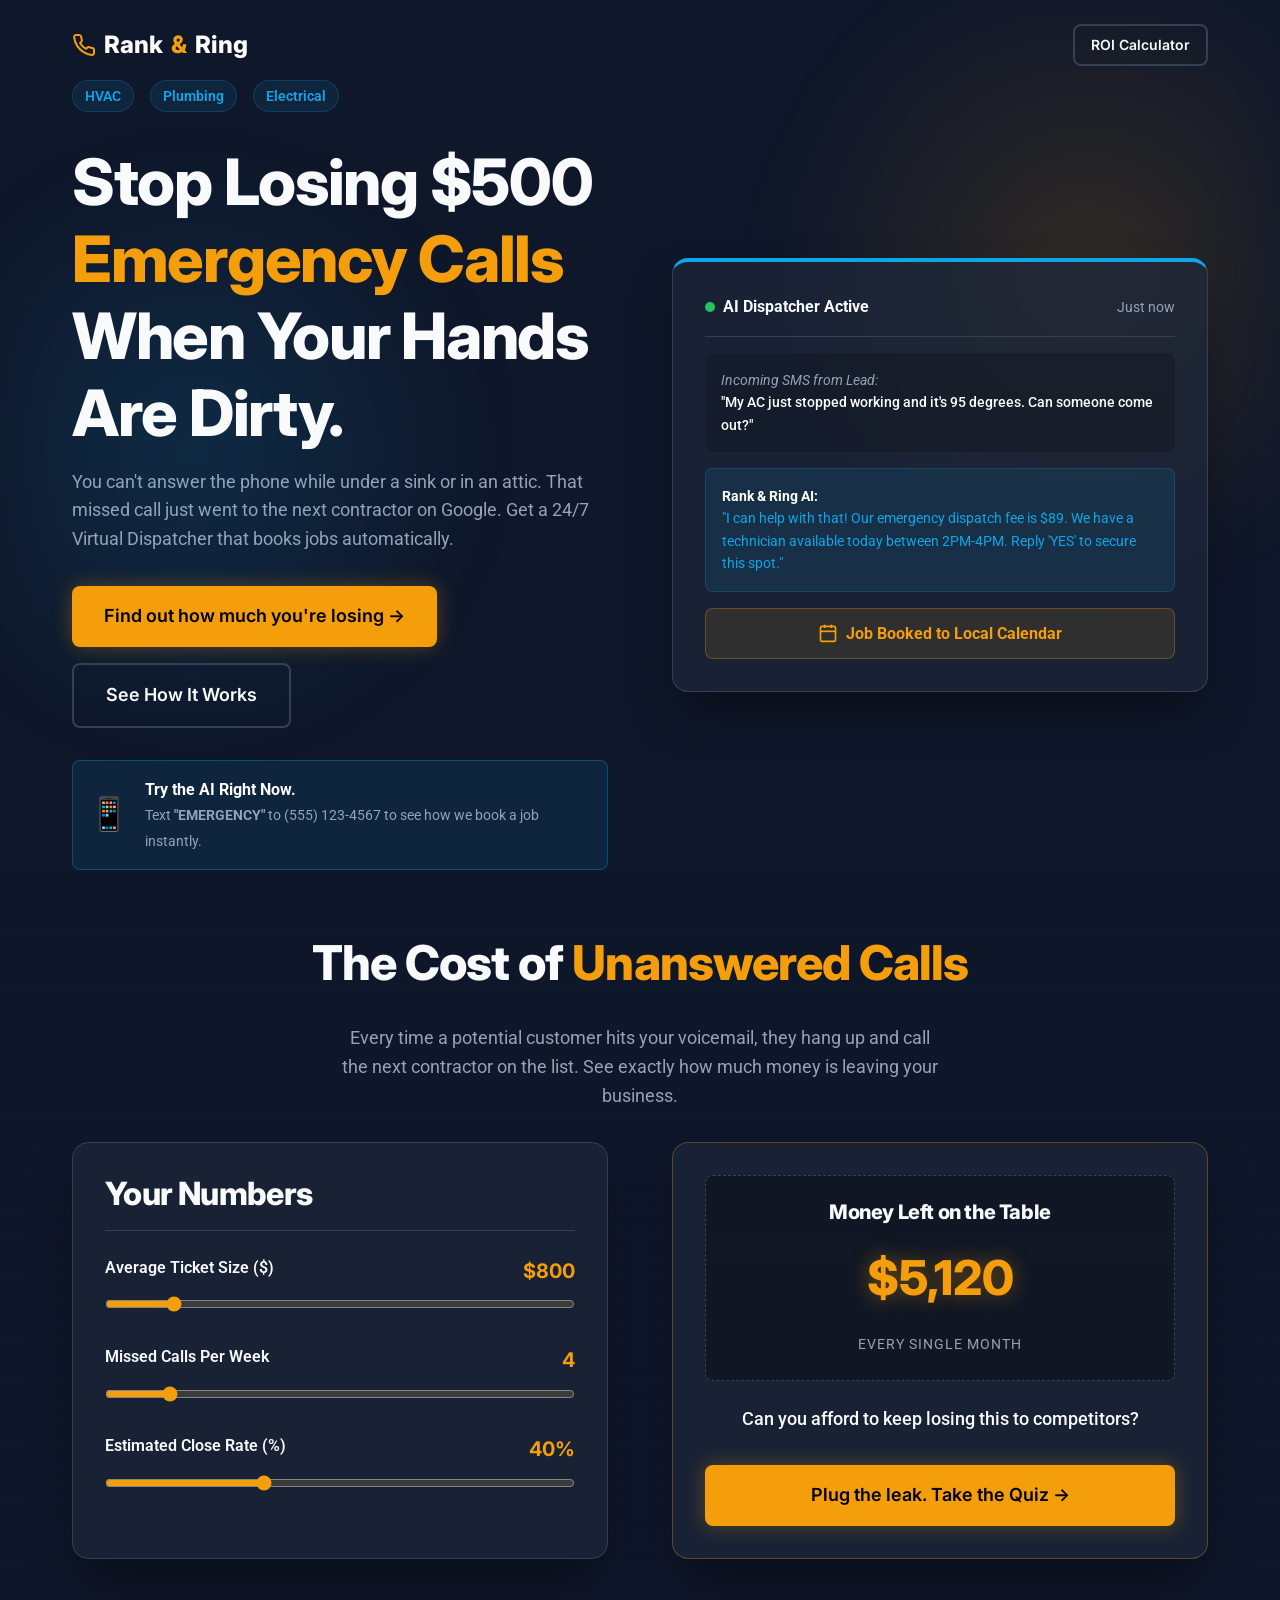
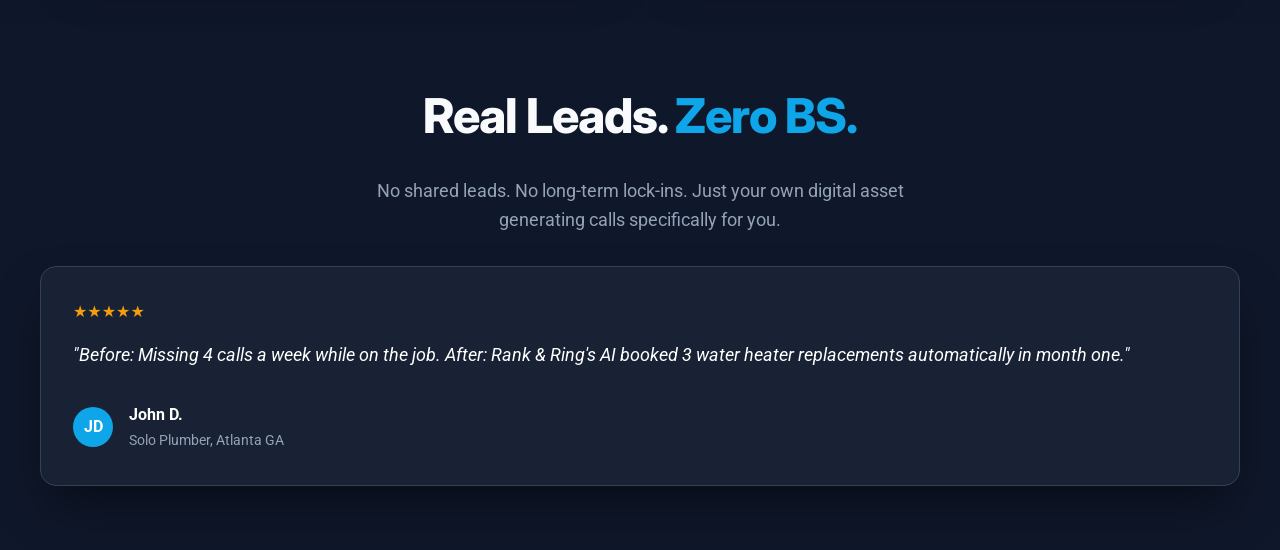
==== index.html @ 40ce394f "Initial commit for Rank & Ring prototype" ====
<!DOCTYPE html>
<html lang="en">

<head>
    <meta charset="UTF-8">
    <meta name="viewport" content="width=device-width, initial-scale=1.0">
    <title>Rank & Ring | The 24/7 Virtual Dispatcher for Solo Contractors</title>

    <!-- Google Fonts for modern typography -->
    <link rel="preconnect" href="https://fonts.googleapis.com">
    <link rel="preconnect" href="https://fonts.gstatic.com" crossorigin>
    <link
        href="https://fonts.googleapis.com/css2?family=Inter:wght@400;600;800&family=Roboto:wght@400;500;700&display=swap"
        rel="stylesheet">

    <link rel="stylesheet" href="styles.css">
</head>

<body>
    <!-- Background graphical effect -->
    <div class="bg-pattern"></div>

    <!-- Navigation -->
    <nav class="navbar">
        <div class="container nav-container">
            <a href="index.html" class="logo">
                <svg width="24" height="24" viewBox="0 0 24 24" fill="none" stroke="currentColor" stroke-width="2"
                    stroke-linecap="round" stroke-linejoin="round" style="color: var(--color-accent);">
                    <path
                        d="M22 16.92v3a2 2 0 0 1-2.18 2 19.79 19.79 0 0 1-8.63-3.07 19.5 19.5 0 0 1-6-6 19.79 19.79 0 0 1-3.07-8.67A2 2 0 0 1 4.11 2h3a2 2 0 0 1 2 1.72 12.84 12.84 0 0 0 .7 2.81 2 2 0 0 1-.45 2.11L8.09 9.91a16 16 0 0 0 6 6l1.27-1.27a2 2 0 0 1 2.11-.45 12.84 12.84 0 0 0 2.81.7A2 2 0 0 1 22 16.92z">
                    </path>
                </svg>
                Rank<span>&</span>Ring
            </a>
            <div class="nav-links">
                <a href="#calculator" class="btn btn-secondary" style="padding: 0.5rem 1rem; font-size: 0.875rem;">ROI
                    Calculator</a>
            </div>
        </div>
    </nav>

    <!-- Hero Section -->
    <section class="hero container">
        <div class="hero-grid">
            <div class="hero-content fade-in-up">
                <div class="hero-badges">
                    <span class="badge">HVAC</span>
                    <span class="badge">Plumbing</span>
                    <span class="badge">Electrical</span>
                </div>
                <h1>Stop Losing $500 <span class="text-accent">Emergency Calls</span> When Your Hands Are Dirty.</h1>
                <p>You can't answer the phone while under a sink or in an attic. That missed call just went to the next
                    contractor on Google. Get a 24/7 Virtual Dispatcher that books jobs automatically.</p>

                <div style="display: flex; gap: 1rem; flex-wrap: wrap;">
                    <a href="quiz.html" class="btn btn-primary">Find out how much you're losing →</a>
                    <a href="#how-it-works" class="btn btn-secondary">See How It Works</a>
                </div>

                <!-- Frictionless Demo Widget -->
                <div class="sms-demo fade-in-up delay-2">
                    <div class="sms-icon">📱</div>
                    <div style="text-align: left;">
                        <strong style="display: block; color: white;">Try the AI Right Now.</strong>
                        <span style="color: var(--color-text-muted); font-size: 0.875rem;">Text
                            <strong>"EMERGENCY"</strong> to (555) 123-4567 to see how we book a job instantly.</span>
                    </div>
                </div>
            </div>

            <!-- Visual Representation of the AI Receptionist -->
            <div class="hero-visual fade-in-up delay-1">
                <div class="glass-card" style="border-top: 4px solid var(--color-blue);">
                    <div
                        style="display: flex; align-items: center; justify-content: space-between; border-bottom: 1px solid var(--color-border); padding-bottom: 1rem; margin-bottom: 1rem;">
                        <div style="display: flex; align-items: center; gap: 0.5rem;">
                            <div style="width: 10px; height: 10px; background: #22c55e; border-radius: 50%;"></div>
                            <strong>AI Dispatcher Active</strong>
                        </div>
                        <span style="color: var(--color-text-muted); font-size: 0.875rem;">Just now</span>
                    </div>

                    <div style="background: rgba(0,0,0,0.2); padding: 1rem; border-radius: 8px; margin-bottom: 1rem;">
                        <p style="margin: 0; font-size: 0.875rem;"><em>Incoming SMS from Lead:</em><br />
                            <span style="color: white; font-weight: 500;">"My AC just stopped working and it's 95
                                degrees. Can someone come out?"</span>
                        </p>
                    </div>

                    <div
                        style="background: rgba(14, 165, 233, 0.1); border: 1px solid rgba(14, 165, 233, 0.2); padding: 1rem; border-radius: 8px; margin-bottom: 1rem;">
                        <p style="margin: 0; font-size: 0.875rem; color: var(--color-blue);"><strong
                                style="color: white;">Rank & Ring AI:</strong><br />
                            "I can help with that! Our emergency dispatch fee is $89. We have a technician available
                            today between 2PM-4PM. Reply 'YES' to secure this spot."</p>
                    </div>

                    <div
                        style="display: flex; gap: 0.5rem; align-items: center; justify-content: center; background: rgba(245, 158, 11, 0.1); color: var(--color-accent); padding: 0.75rem; border-radius: 8px; font-weight: bold; border: 1px solid rgba(245, 158, 11, 0.3);">
                        <svg width="20" height="20" viewBox="0 0 24 24" fill="none" stroke="currentColor"
                            stroke-width="2">
                            <rect x="3" y="4" width="18" height="18" rx="2" ry="2"></rect>
                            <line x1="16" y1="2" x2="16" y2="6"></line>
                            <line x1="8" y1="2" x2="8" y2="6"></line>
                            <line x1="3" y1="10" x2="21" y2="10"></line>
                        </svg>
                        Job Booked to Local Calendar
                    </div>
                </div>
            </div>
        </div>
    </section>

    <!-- Missed Call ROI Calculator Section -->
    <section id="calculator" class="calculator-section">
        <div class="container">
            <div class="text-center mb-lg fade-in-up">
                <h2>The Cost of <span class="text-accent">Unanswered Calls</span></h2>
                <p style="max-width: 600px; margin: 0 auto;">Every time a potential customer hits your voicemail, they
                    hang up and call the next contractor on the list. See exactly how much money is leaving your
                    business.</p>
            </div>

            <div class="calc-grid">
                <div class="glass-card fade-in-up delay-1">
                    <h3
                        style="margin-bottom: 1.5rem; border-bottom: 1px solid var(--color-border); padding-bottom: 1rem;">
                        Your Numbers</h3>

                    <div class="input-group">
                        <label for="avgTicket">Average Ticket Size ($) <span class="value-display"
                                id="ticketVal">$800</span></label>
                        <input type="range" id="avgTicket" class="range-slider" min="150" max="5000" step="50"
                            value="800">
                    </div>

                    <div class="input-group">
                        <label for="missedCalls">Missed Calls Per Week <span class="value-display"
                                id="callsVal">4</span></label>
                        <input type="range" id="missedCalls" class="range-slider" min="1" max="25" step="1" value="4">
                    </div>

                    <div class="input-group">
                        <label for="closeRate">Estimated Close Rate (%) <span class="value-display"
                                id="closeVal">40%</span></label>
                        <input type="range" id="closeRate" class="range-slider" min="10" max="100" step="5" value="40">
                    </div>
                </div>

                <div class="glass-card fade-in-up delay-2"
                    style="display: flex; flex-direction: column; justify-content: center; border-color: rgba(245, 158, 11, 0.3);">
                    <div class="result-box">
                        <h4 style="color: var(--color-text-main); font-size: 1.25rem;">Money Left on the Table</h4>
                        <div class="result-value" id="monthlyLoss">$5,120</div>
                        <p style="margin: 0; font-size: 0.875rem; text-transform: uppercase; letter-spacing: 1px;">Every
                            Single Month</p>
                    </div>

                    <div style="margin-top: 1.5rem; text-align: center;">
                        <p style="color: var(--color-text-main); font-weight: 500;">Can you afford to keep losing this
                            to competitors?</p>
                        <a href="quiz.html" class="btn btn-primary" style="width: 100%;">Plug the leak. Take the Quiz
                            →</a>
                    </div>
                </div>
            </div>
        </div>
    </section>

    <!-- Social Proof / No-BS Anchor -->
    <section class="container" style="padding: var(--spacing-xl) 0;">
        <div class="text-center mb-lg">
            <h2>Real Leads. <span class="text-blue">Zero BS.</span></h2>
            <p style="max-width: 600px; margin: 0 auto;">No shared leads. No long-term lock-ins. Just your own digital
                asset generating calls specifically for you.</p>
        </div>

        <div style="display: grid; grid-template-columns: repeat(auto-fit, minmax(300px, 1fr)); gap: 1.5rem;">
            <div class="glass-card">
                <div style="color: var(--color-accent); margin-bottom: 1rem;">★★★★★</div>
                <p style="color: white; font-style: italic;">"Before: Missing 4 calls a week while on the job. After:
                    Rank & Ring's AI booked 3 water heater replacements automatically in month one."</p>
                <div style="display: flex; align-items: center; gap: 1rem; margin-top: 1rem;">
                    <div
                        style="width: 40px; height: 40px; background: var(--color-blue); border-radius: 50%; display: flex; align-items: center; justify-content: center; font-weight: bold; color: white;">
                        JD</div>
                    <div>
                        <strong style="display: block; color: white;">John D.</strong>
                        <span style="font-size: 0.875rem; color: var(--color-text-muted);">Solo Plumber, Atlanta
                            GA</span>
                    </div>
                </div>
            </div>
        </div>
    </section>

    <script src="main.js"></script>
</body>

</html>
---- styles.css ----
:root {
    /* Dynamic, Trust-Building Colors */
    --color-bg-dark: #0f172a;
    /* Deep Slate */
    --color-bg-light: #f8fafc;
    /* Crisp White */
    --color-accent: #f59e0b;
    /* Safety Orange - High Urgency/Conversion */
    --color-accent-hover: #d97706;
    --color-blue: #0ea5e9;
    /* Trust Blue - For plumbing/electrical */
    --color-text-main: #f8fafc;
    --color-text-muted: #94a3b8;
    --color-card-bg: rgba(30, 41, 59, 0.7);
    --color-border: #334155;

    /* Typography */
    --font-heading: 'Inter', system-ui, sans-serif;
    --font-body: 'Roboto', system-ui, sans-serif;

    /* Layout */
    --max-width: 1200px;
    --spacing-sm: 0.5rem;
    --spacing-md: 1rem;
    --spacing-lg: 2rem;
    --spacing-xl: 4rem;

    /* Effects */
    --shadow-sm: 0 1px 2px 0 rgb(0 0 0 / 0.05);
    --shadow-glow: 0 0 20px rgba(245, 158, 11, 0.3);
    --shadow-glow-blue: 0 0 20px rgba(14, 165, 233, 0.3);
    --radius: 8px;
    --radius-lg: 16px;
    --transition: all 0.3s cubic-bezier(0.4, 0, 0.2, 1);
}

* {
    box-sizing: border-box;
    margin: 0;
    padding: 0;
}

body {
    font-family: var(--font-body);
    background-color: var(--color-bg-dark);
    color: var(--color-text-main);
    line-height: 1.6;
    -webkit-font-smoothing: antialiased;
    overflow-x: hidden;
}

/* Glassmorphism Background Pattern */
.bg-pattern {
    position: fixed;
    top: 0;
    left: 0;
    width: 100vw;
    height: 100vh;
    z-index: -1;
    background:
        radial-gradient(circle at 15% 50%, rgba(14, 165, 233, 0.15), transparent 25%),
        radial-gradient(circle at 85% 30%, rgba(245, 158, 11, 0.15), transparent 25%);
    filter: blur(40px);
}

.container {
    max-width: var(--max-width);
    margin: 0 auto;
    padding: 0 var(--spacing-lg);
}

h1,
h2,
h3,
h4 {
    font-family: var(--font-heading);
    line-height: 1.2;
    font-weight: 800;
    letter-spacing: -0.02em;
}

h1 {
    font-size: clamp(2.5rem, 5vw, 4rem);
}

h2 {
    font-size: clamp(2rem, 4vw, 3rem);
    margin-bottom: var(--spacing-lg);
}

h3 {
    font-size: clamp(1.5rem, 3vw, 2rem);
    margin-bottom: var(--spacing-md);
}

p {
    font-size: 1.125rem;
    color: var(--color-text-muted);
    margin-bottom: var(--spacing-lg);
}

/* Utilities */
.text-accent {
    color: var(--color-accent);
}

.text-blue {
    color: var(--color-blue);
}

.text-center {
    text-align: center;
}

.mb-lg {
    margin-bottom: var(--spacing-lg);
}

.mt-xl {
    margin-top: var(--spacing-xl);
}

/* Buttons */
.btn {
    display: inline-flex;
    align-items: center;
    justify-content: center;
    padding: 1rem 2rem;
    border-radius: var(--radius);
    font-family: var(--font-heading);
    font-weight: 600;
    font-size: 1.125rem;
    text-decoration: none;
    cursor: pointer;
    transition: var(--transition);
    border: none;
    gap: 0.5rem;
}

.btn-primary {
    background-color: var(--color-accent);
    color: #000;
    box-shadow: var(--shadow-glow);
}

.btn-primary:hover {
    background-color: var(--color-accent-hover);
    transform: translateY(-2px);
    box-shadow: 0 0 30px rgba(245, 158, 11, 0.5);
}

.btn-secondary {
    background: transparent;
    color: var(--color-text-main);
    border: 2px solid var(--color-border);
}

.btn-secondary:hover {
    border-color: var(--color-text-muted);
    background: rgba(255, 255, 255, 0.05);
}

/* Hero Section */
.hero {
    min-height: 90vh;
    display: flex;
    align-items: center;
    padding-top: 80px;
    /* Header space */
}

.hero-grid {
    display: grid;
    grid-template-columns: 1fr 1fr;
    gap: var(--spacing-xl);
    align-items: center;
}

.hero-content h1 {
    margin-bottom: var(--spacing-md);
}

.hero-badges {
    display: flex;
    gap: 1rem;
    margin-bottom: var(--spacing-lg);
    flex-wrap: wrap;
}

.badge {
    background: rgba(14, 165, 233, 0.1);
    color: var(--color-blue);
    padding: 0.25rem 0.75rem;
    border-radius: 999px;
    font-size: 0.875rem;
    font-weight: 600;
    border: 1px solid rgba(14, 165, 233, 0.2);
}

/* Glass Card */
.glass-card {
    background: var(--color-card-bg);
    backdrop-filter: blur(12px);
    -webkit-backdrop-filter: blur(12px);
    border: 1px solid var(--color-border);
    border-radius: var(--radius-lg);
    padding: var(--spacing-lg);
    box-shadow: 0 25px 50px -12px rgba(0, 0, 0, 0.5);
    transition: var(--transition);
}

.glass-card:hover {
    border-color: rgba(245, 158, 11, 0.3);
    transform: translateY(-5px);
}

/* ROI Calculator specific styles */
.calculator-section {
    padding: var(--spacing-xl) 0;
    background: linear-gradient(to bottom, transparent, rgba(15, 23, 42, 0.8), transparent);
}

.calc-grid {
    display: grid;
    grid-template-columns: 1fr 1fr;
    gap: var(--spacing-xl);
}

.input-group {
    margin-bottom: 1.5rem;
}

.input-group label {
    display: block;
    font-weight: 600;
    margin-bottom: 0.5rem;
    color: var(--color-text-main);
}

.range-slider {
    width: 100%;
    accent-color: var(--color-accent);
    margin-top: 0.5rem;
}

.value-display {
    font-family: var(--font-heading);
    font-size: 1.25rem;
    color: var(--color-accent);
    font-weight: 700;
    float: right;
}

.result-box {
    background: rgba(0, 0, 0, 0.3);
    border-radius: var(--radius);
    padding: 1.5rem;
    text-align: center;
    border: 1px dashed var(--color-border);
}

.result-value {
    font-family: var(--font-heading);
    font-size: 3rem;
    font-weight: 800;
    color: var(--color-accent);
    margin: 1rem 0;
    text-shadow: 0 0 20px rgba(245, 158, 11, 0.4);
}

/* Form Elements */
input[type="text"],
input[type="email"],
select {
    width: 100%;
    padding: 0.75rem 1rem;
    background: rgba(0, 0, 0, 0.2);
    border: 1px solid var(--color-border);
    border-radius: var(--radius);
    color: white;
    font-family: var(--font-body);
    transition: var(--transition);
}

input:focus,
select:focus {
    outline: none;
    border-color: var(--color-accent);
    box-shadow: 0 0 0 3px rgba(245, 158, 11, 0.1);
}

/* Navbar */
.navbar {
    position: absolute;
    top: 0;
    left: 0;
    right: 0;
    padding: 1.5rem 0;
    z-index: 100;
}

.nav-container {
    display: flex;
    justify-content: space-between;
    align-items: center;
}

.logo {
    font-family: var(--font-heading);
    font-size: 1.5rem;
    font-weight: 800;
    text-decoration: none;
    color: white;
    display: flex;
    align-items: center;
    gap: 0.5rem;
}

.logo span {
    color: var(--color-accent);
}

/* SMS Demo Widget */
.sms-demo {
    margin-top: var(--spacing-lg);
    padding: 1rem;
    background: rgba(14, 165, 233, 0.1);
    border: 1px solid rgba(14, 165, 233, 0.3);
    border-radius: var(--radius);
    display: flex;
    align-items: center;
    gap: 1rem;
}

.sms-icon {
    font-size: 2rem;
    animation: pulse 2s infinite;
}

/* Animations */
@keyframes pulse {
    0% {
        transform: scale(1);
    }

    50% {
        transform: scale(1.1);
    }

    100% {
        transform: scale(1);
    }
}

.fade-in-up {
    animation: fadeInUp 0.8s ease-out forwards;
    opacity: 0;
    transform: translateY(20px);
}

@keyframes fadeInUp {
    to {
        opacity: 1;
        transform: translateY(0);
    }
}

.delay-1 {
    animation-delay: 0.2s;
}

.delay-2 {
    animation-delay: 0.4s;
}

.delay-3 {
    animation-delay: 0.6s;
}

/* Responsive */
@media (max-width: 992px) {

    .hero-grid,
    .calc-grid {
        grid-template-columns: 1fr;
    }

    .hero {
        min-height: auto;
        padding: 120px 0 var(--spacing-xl) 0;
        text-align: center;
    }

    .hero-badges {
        justify-content: center;
    }

    .sms-demo {
        flex-direction: column;
        text-align: center;
    }
}
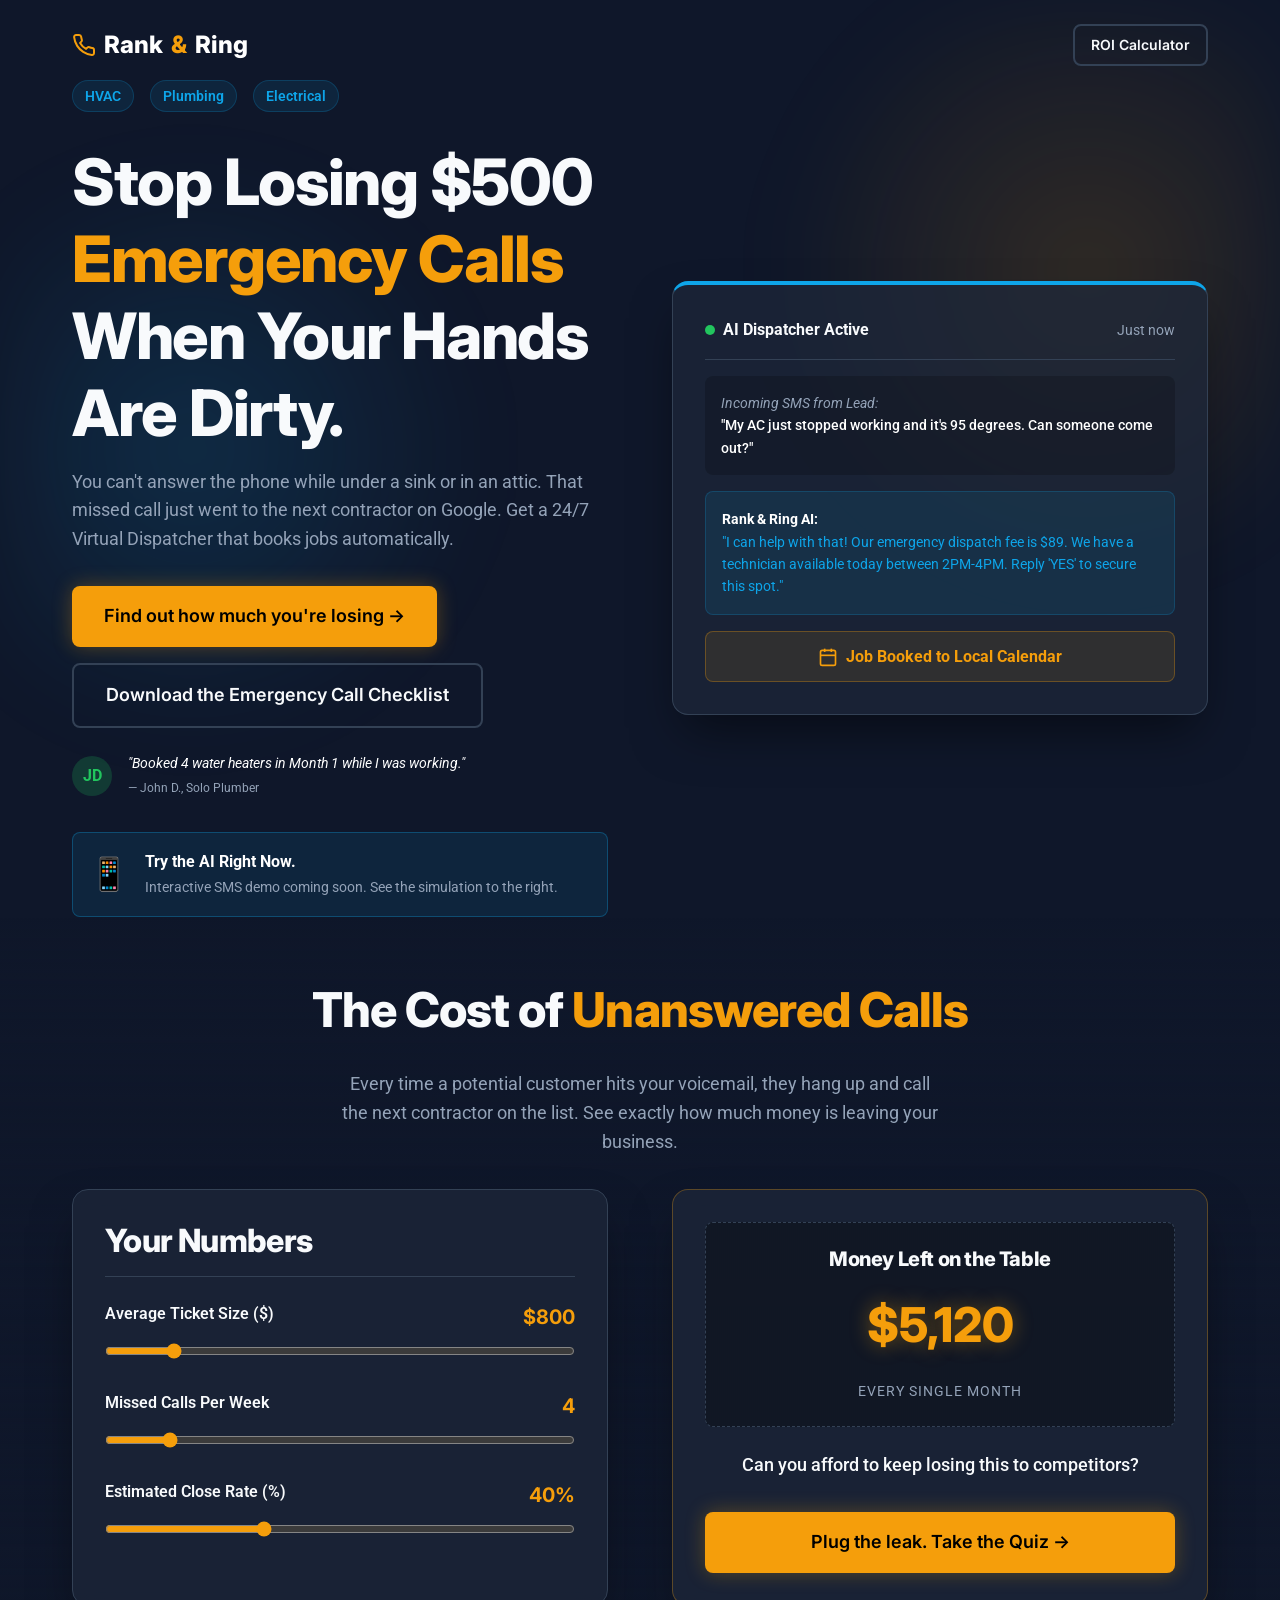
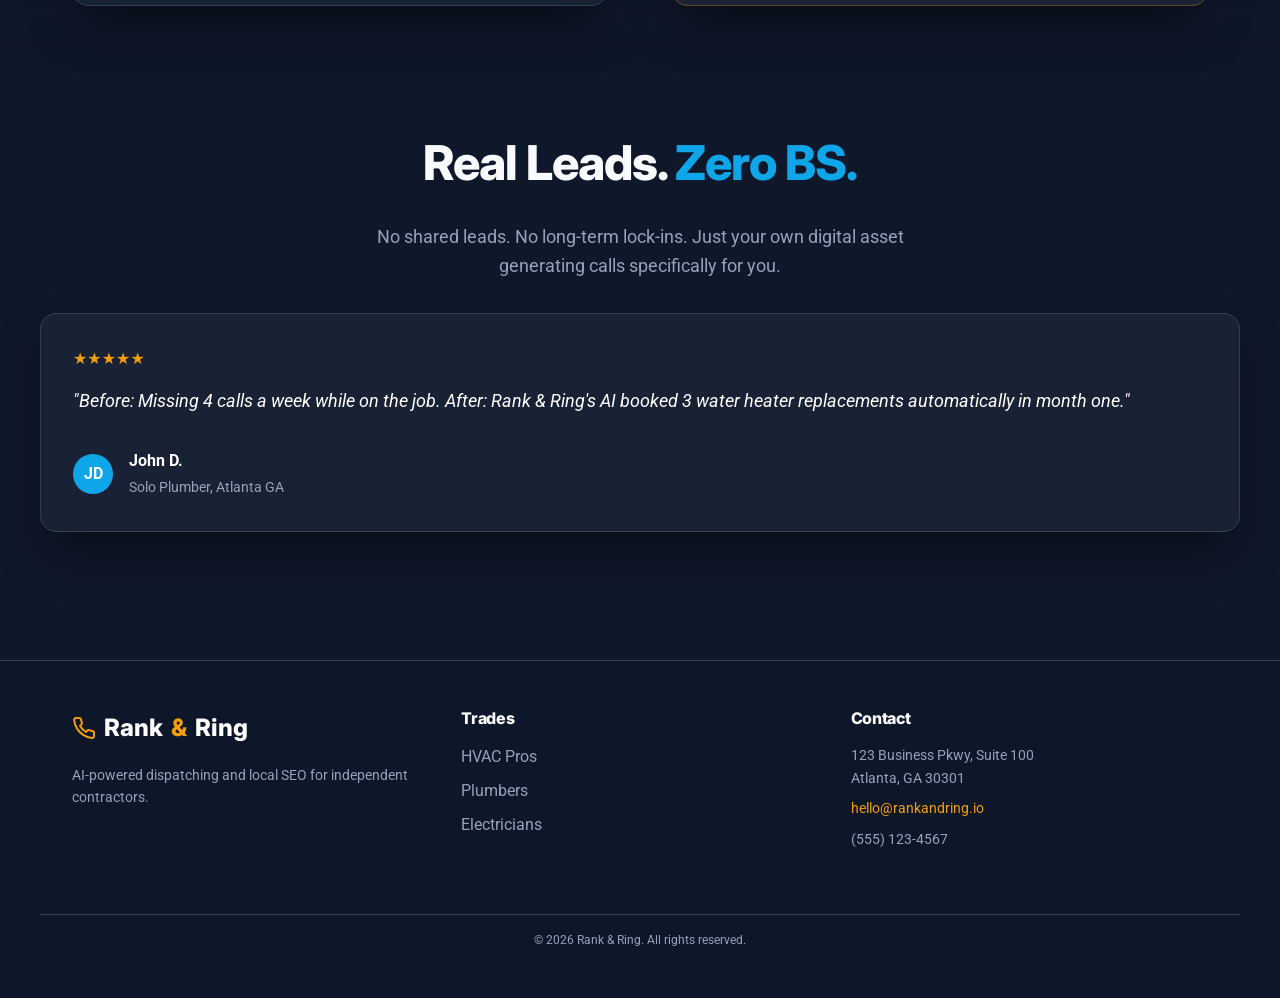
==== commit de476b6f: "Execute PM Review Sprint 1: Add Electricians, Thank You page, SEO tags, and Footer" ====
--- a/index.html
+++ b/index.html
@@ -4,7 +4,60 @@
 <head>
     <meta charset="UTF-8">
     <meta name="viewport" content="width=device-width, initial-scale=1.0">
-    <title>Rank & Ring | The 24/7 Virtual Dispatcher for Solo Contractors</title>
+    <title>24/7 AI Dispatcher for HVAC, Plumbing & Electrical Contractors | Rank & Ring</title>
+    <meta name="description"
+        content="Rank & Ring gives HVAC, plumbing, and electrical contractors a 24/7 AI dispatcher that books emergency jobs automatically. Stop losing $500 calls when you can't answer the phone.">
+
+    <!-- JSON-LD Schema Markup -->
+    <script type="application/ld+json">
+    {
+      "@context": "https://schema.org",
+      "@graph": [
+        {
+          "@type": "Organization",
+          "name": "Rank & Ring",
+          "url": "https://rankandring.io",
+          "logo": "https://rankandring.io/logo.png",
+          "contactPoint": {
+            "@type": "ContactPoint",
+            "telephone": "+1-555-123-4567",
+            "contactType": "customer service"
+          }
+        },
+        {
+          "@type": "SoftwareApplication",
+          "name": "Rank & Ring Virtual Dispatcher",
+          "applicationCategory": "BusinessApplication",
+          "offers": {
+            "@type": "Offer",
+            "price": "0",
+            "priceCurrency": "USD"
+          }
+        },
+        {
+          "@type": "FAQPage",
+          "mainEntity": [
+            {
+              "@type": "Question",
+              "name": "What trades do you support?",
+              "acceptedAnswer": {
+                "@type": "Answer",
+                "text": "We exclusively support independent HVAC, Plumbing, and Electrical contractors."
+              }
+            },
+            {
+              "@type": "Question",
+              "name": "How fast can I get set up?",
+              "acceptedAnswer": {
+                "@type": "Answer",
+                "text": "Your Virtual Dispatcher can be live and answering calls in under 7 days."
+              }
+            }
+          ]
+        }
+      ]
+    }
+    </script>
 
     <!-- Google Fonts for modern typography -->
     <link rel="preconnect" href="https://fonts.googleapis.com">
@@ -52,9 +105,21 @@
                 <p>You can't answer the phone while under a sink or in an attic. That missed call just went to the next
                     contractor on Google. Get a 24/7 Virtual Dispatcher that books jobs automatically.</p>
 
-                <div style="display: flex; gap: 1rem; flex-wrap: wrap;">
+                <div style="display: flex; gap: 1rem; flex-wrap: wrap; margin-bottom: 1.5rem;">
                     <a href="quiz.html" class="btn btn-primary">Find out how much you're losing →</a>
-                    <a href="#how-it-works" class="btn btn-secondary">See How It Works</a>
+                    <a href="#" class="btn btn-secondary" onclick="alert('Download Checklist PDF placeholder')">Download
+                        the Emergency Call Checklist</a>
+                </div>
+
+                <div style="display: flex; align-items: center; gap: 1rem; margin-bottom: 1rem;">
+                    <div
+                        style="width: 40px; height: 40px; background: rgba(34, 197, 94, 0.2); border-radius: 50%; display: flex; align-items: center; justify-content: center; font-weight: bold; color: #22c55e;">
+                        JD</div>
+                    <div>
+                        <p style="margin: 0; font-size: 0.875rem; color: white; font-style: italic;">"Booked 4 water
+                            heaters in Month 1 while I was working."</p>
+                        <span style="font-size: 0.75rem; color: var(--color-text-muted);">— John D., Solo Plumber</span>
+                    </div>
                 </div>
 
                 <!-- Frictionless Demo Widget -->
@@ -62,8 +127,8 @@
                     <div class="sms-icon">📱</div>
                     <div style="text-align: left;">
                         <strong style="display: block; color: white;">Try the AI Right Now.</strong>
-                        <span style="color: var(--color-text-muted); font-size: 0.875rem;">Text
-                            <strong>"EMERGENCY"</strong> to (555) 123-4567 to see how we book a job instantly.</span>
+                        <span style="color: var(--color-text-muted); font-size: 0.875rem;">Interactive SMS demo coming
+                            soon. See the simulation to the right.</span>
                     </div>
                 </div>
             </div>
@@ -194,6 +259,50 @@
         </div>
     </section>
 
+    <!-- Global Footer -->
+    <footer
+        style="border-top: 1px solid var(--color-border); padding: 3rem 0; margin-top: 4rem; background: rgba(15, 23, 42, 0.5);">
+        <div class="container"
+            style="display: grid; grid-template-columns: repeat(auto-fit, minmax(200px, 1fr)); gap: 2rem;">
+            <div>
+                <a href="index.html" class="logo" style="margin-bottom: 1rem;">
+                    <svg width="24" height="24" viewBox="0 0 24 24" fill="none" stroke="currentColor" stroke-width="2"
+                        style="color: var(--color-accent);">
+                        <path
+                            d="M22 16.92v3a2 2 0 0 1-2.18 2 19.79 19.79 0 0 1-8.63-3.07 19.5 19.5 0 0 1-6-6 19.79 19.79 0 0 1-3.07-8.67A2 2 0 0 1 4.11 2h3a2 2 0 0 1 2 1.72 12.84 12.84 0 0 0 .7 2.81 2 2 0 0 1-.45 2.11L8.09 9.91a16 16 0 0 0 6 6l1.27-1.27a2 2 0 0 1 2.11-.45 12.84 12.84 0 0 0 2.81.7A2 2 0 0 1 22 16.92z">
+                        </path>
+                    </svg>
+                    Rank<span>&</span>Ring
+                </a>
+                <p style="font-size: 0.875rem;">AI-powered dispatching and local SEO for independent contractors.</p>
+            </div>
+            <div>
+                <h4 style="color: white; margin-bottom: 1rem;">Trades</h4>
+                <ul style="list-style: none; padding: 0;">
+                    <li style="margin-bottom: 0.5rem;"><a href="hvac.html"
+                            style="color: var(--color-text-muted); text-decoration: none;">HVAC Pros</a></li>
+                    <li style="margin-bottom: 0.5rem;"><a href="plumbers.html"
+                            style="color: var(--color-text-muted); text-decoration: none;">Plumbers</a></li>
+                    <li style="margin-bottom: 0.5rem;"><a href="electricians.html"
+                            style="color: var(--color-text-muted); text-decoration: none;">Electricians</a></li>
+                </ul>
+            </div>
+            <div>
+                <h4 style="color: white; margin-bottom: 1rem;">Contact</h4>
+                <p style="font-size: 0.875rem; margin-bottom: 0.5rem;">123 Business Pkwy, Suite 100<br>Atlanta, GA 30301
+                </p>
+                <p style="font-size: 0.875rem; margin-bottom: 0.5rem;"><a href="mailto:hello@rankandring.io"
+                        style="color: var(--color-accent); text-decoration: none;">hello@rankandring.io</a></p>
+                <p style="font-size: 0.875rem;"><a href="tel:+15551234567"
+                        style="color: var(--color-text-muted); text-decoration: none;">(555) 123-4567</a></p>
+            </div>
+        </div>
+        <div class="container"
+            style="margin-top: 2rem; padding-top: 1rem; border-top: 1px solid var(--color-border); text-align: center; font-size: 0.75rem; color: var(--color-text-muted);">
+            &copy; 2026 Rank & Ring. All rights reserved.
+        </div>
+    </footer>
+
     <script src="main.js"></script>
 </body>
 
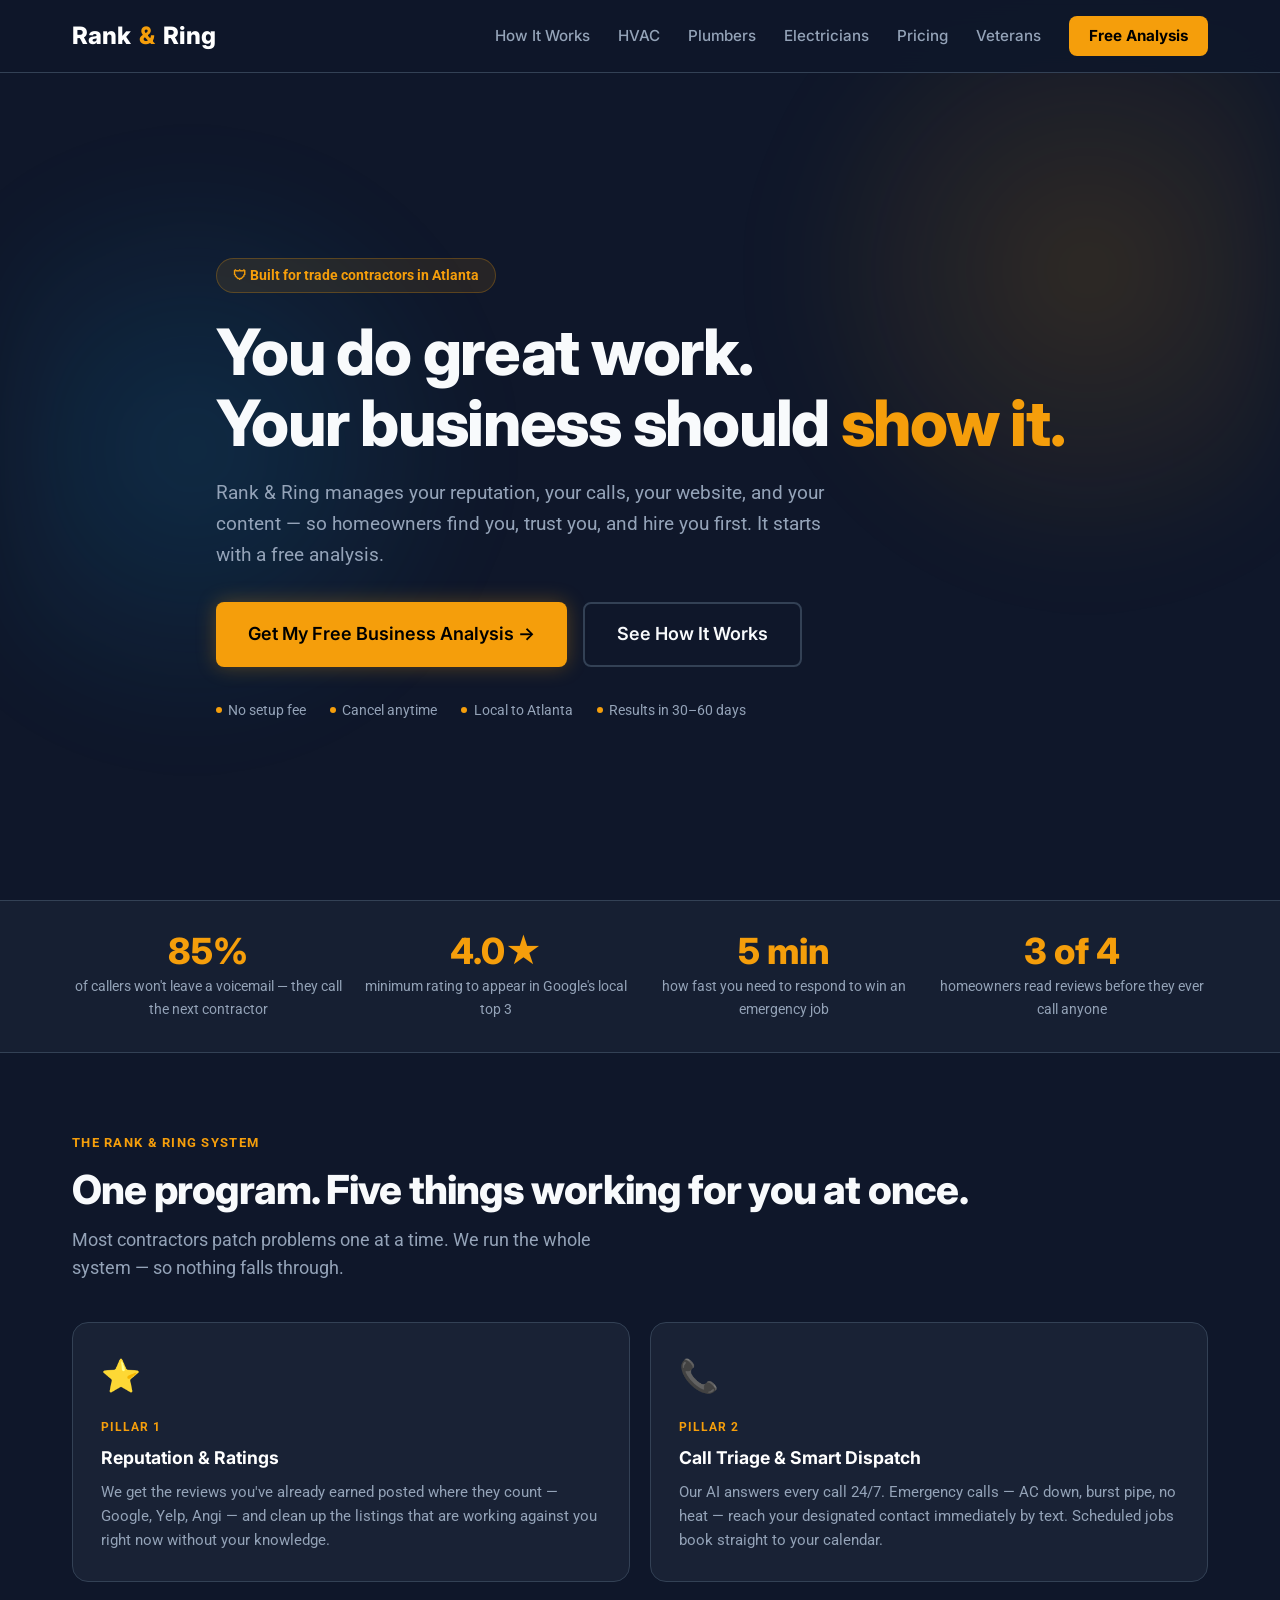
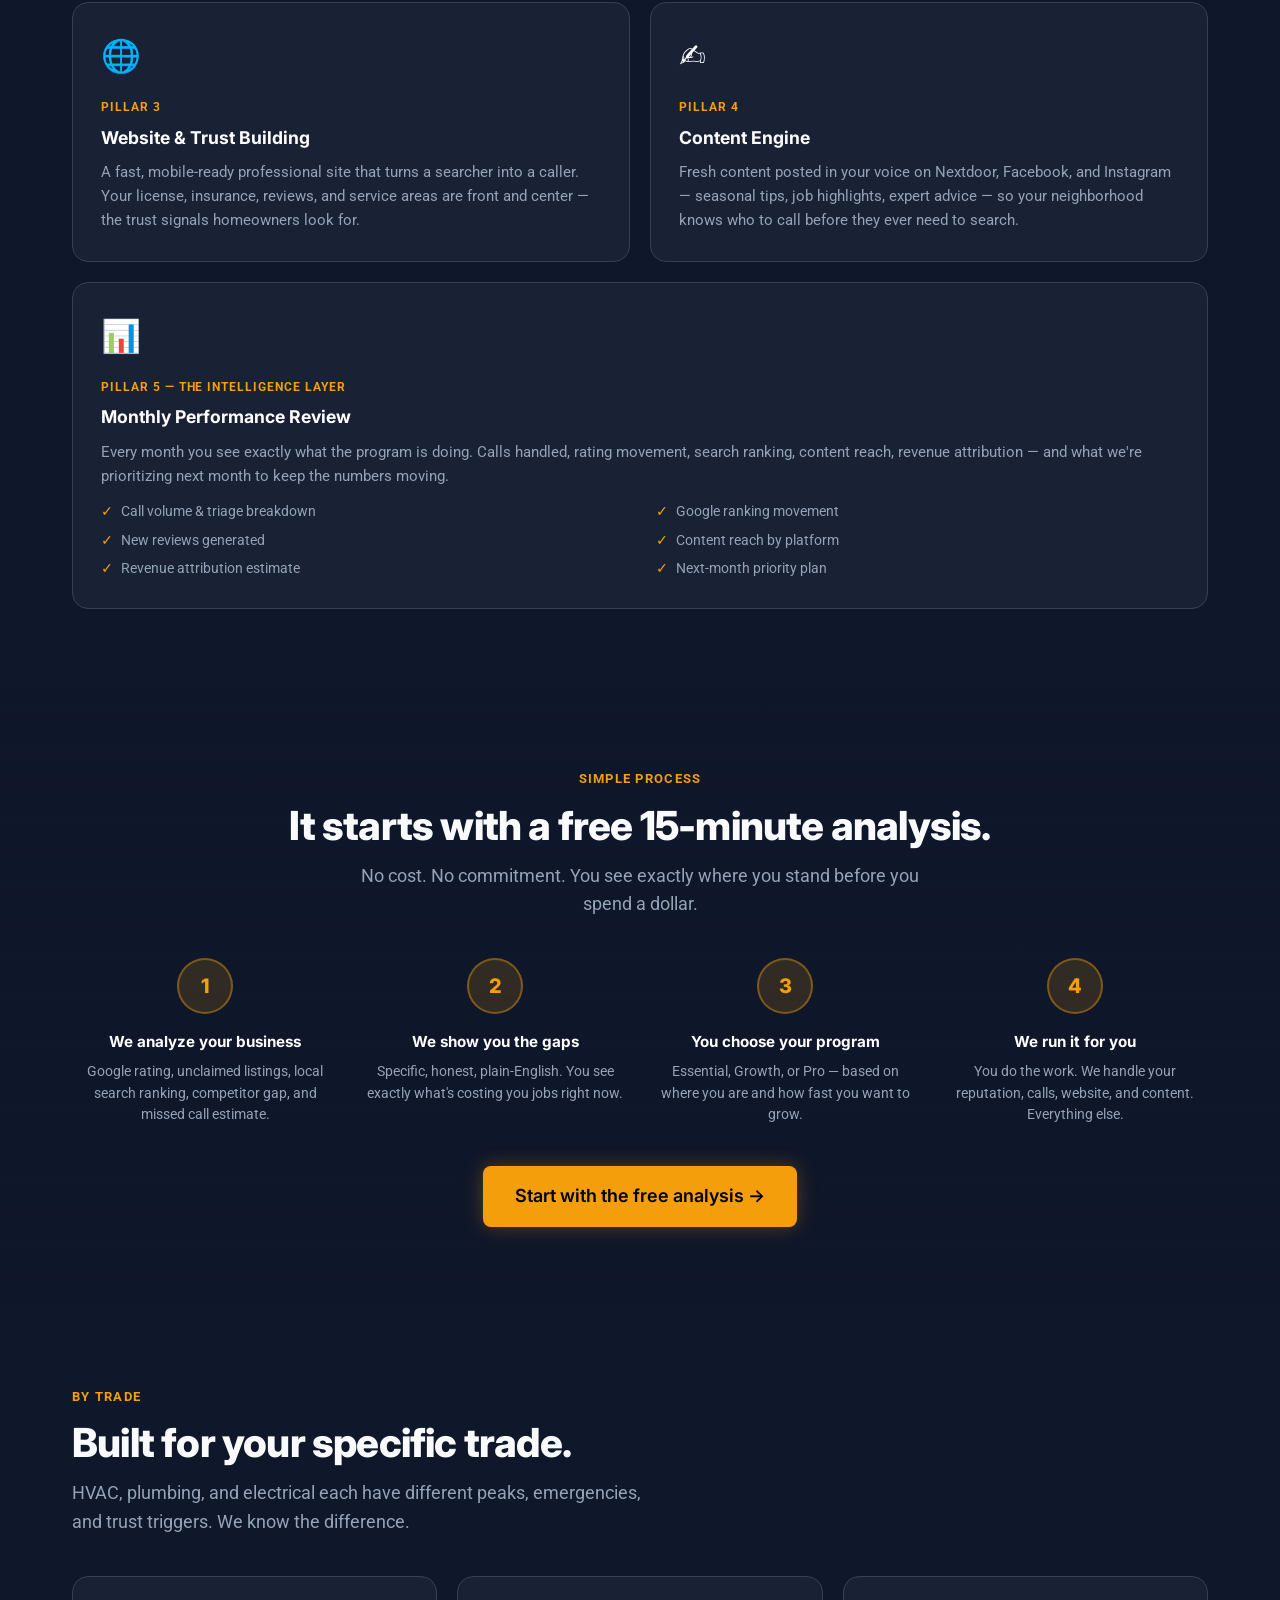
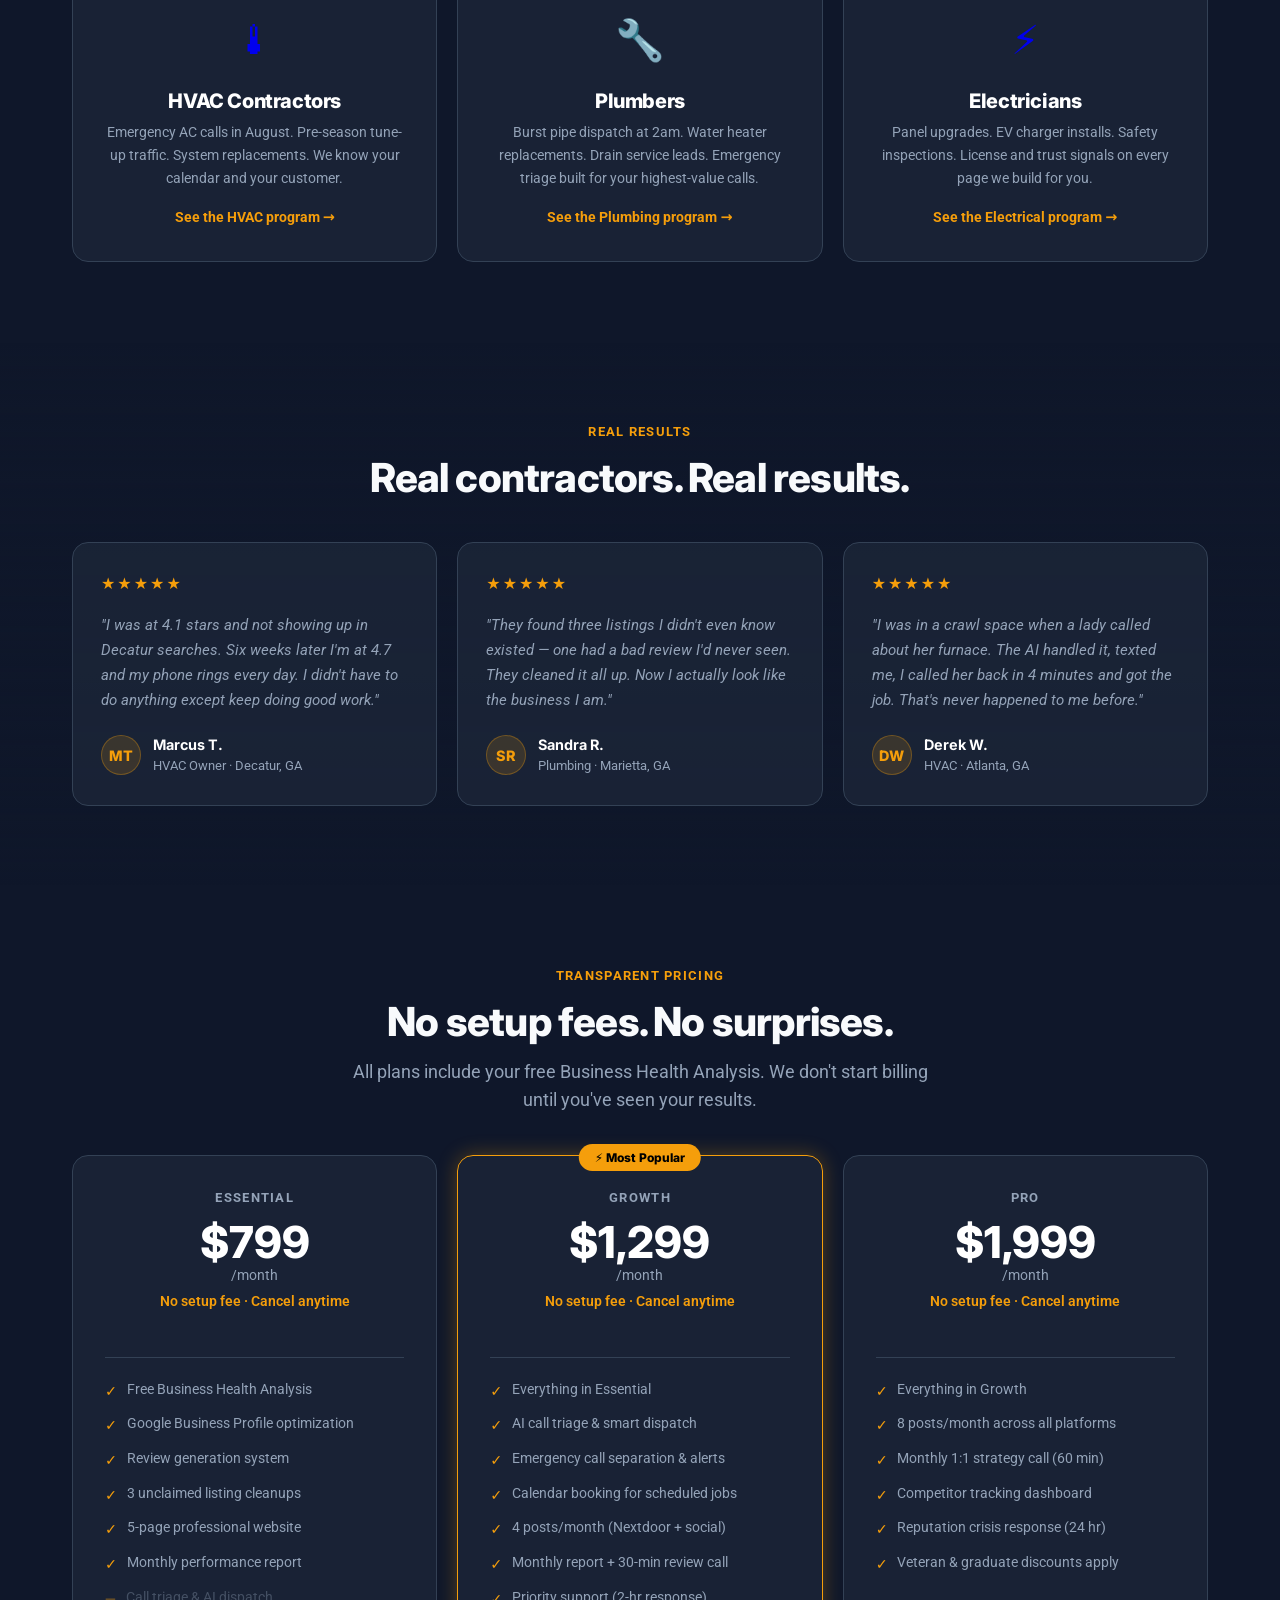
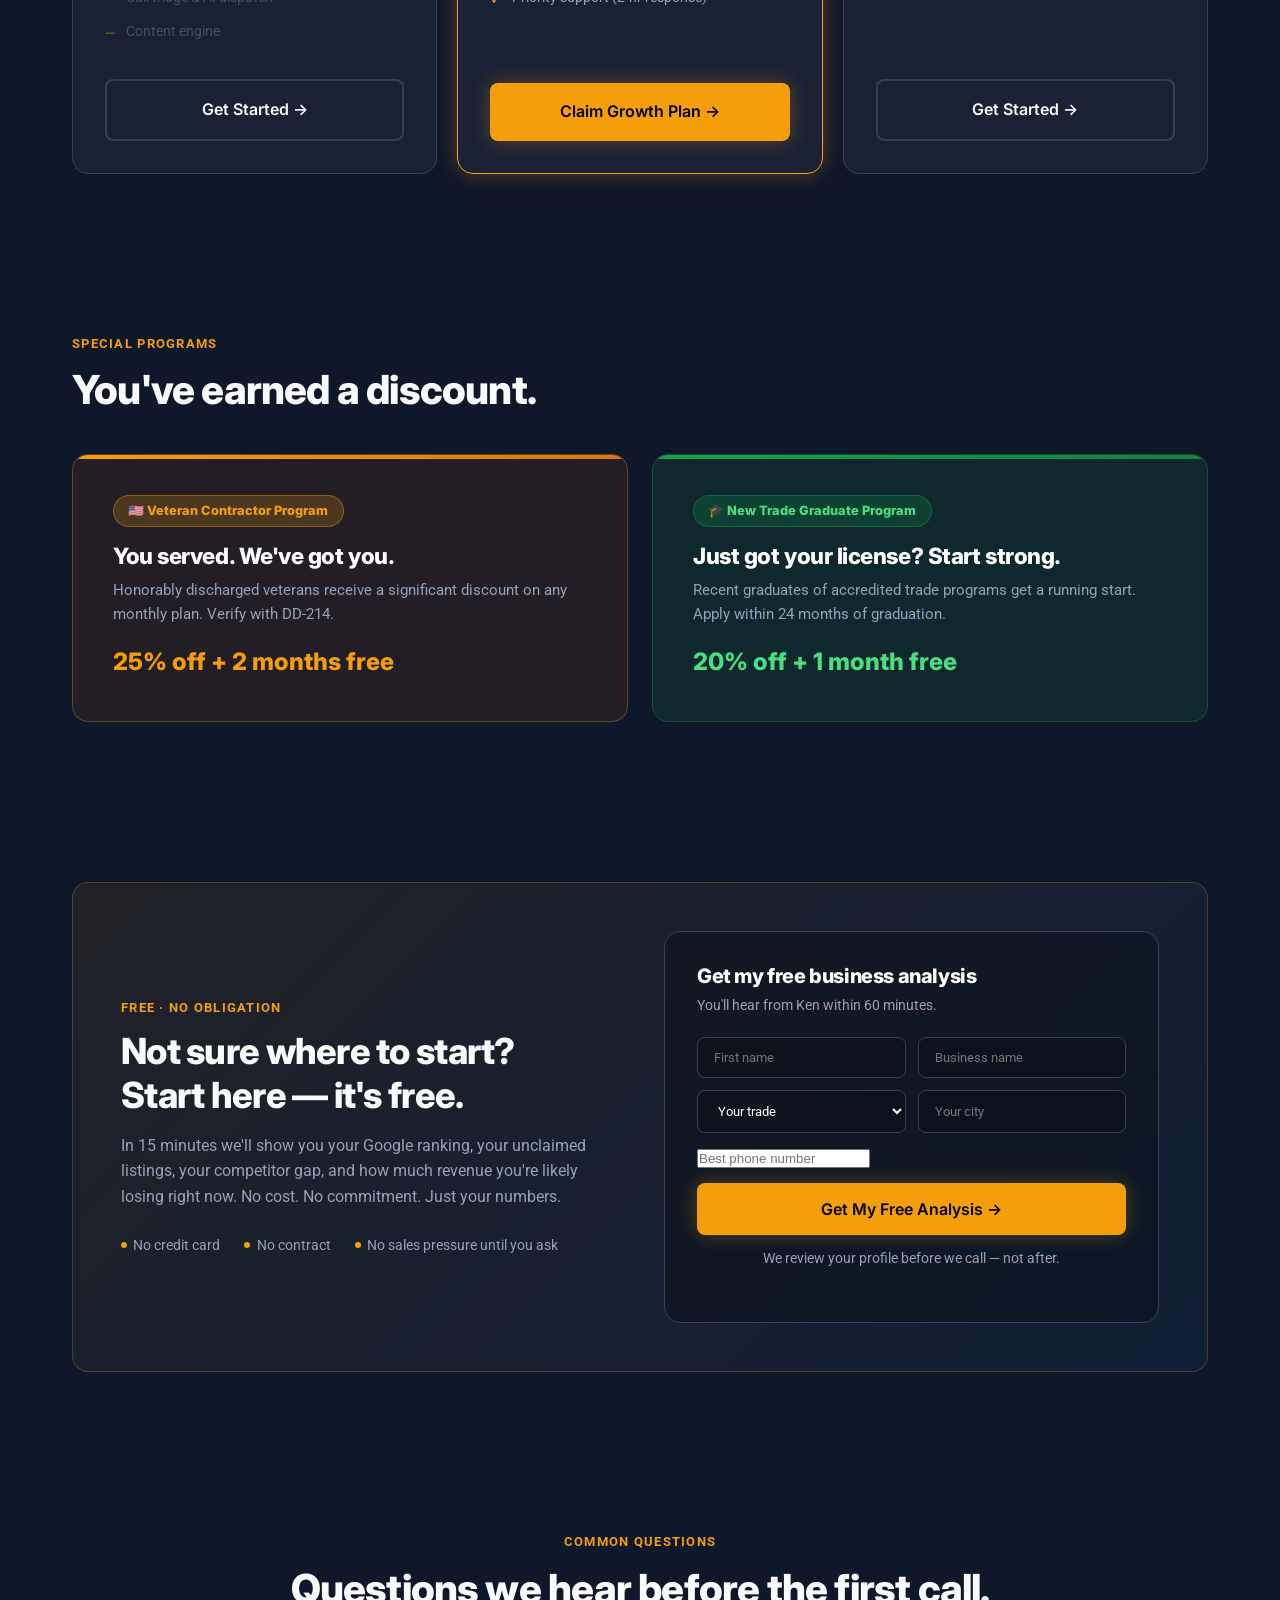
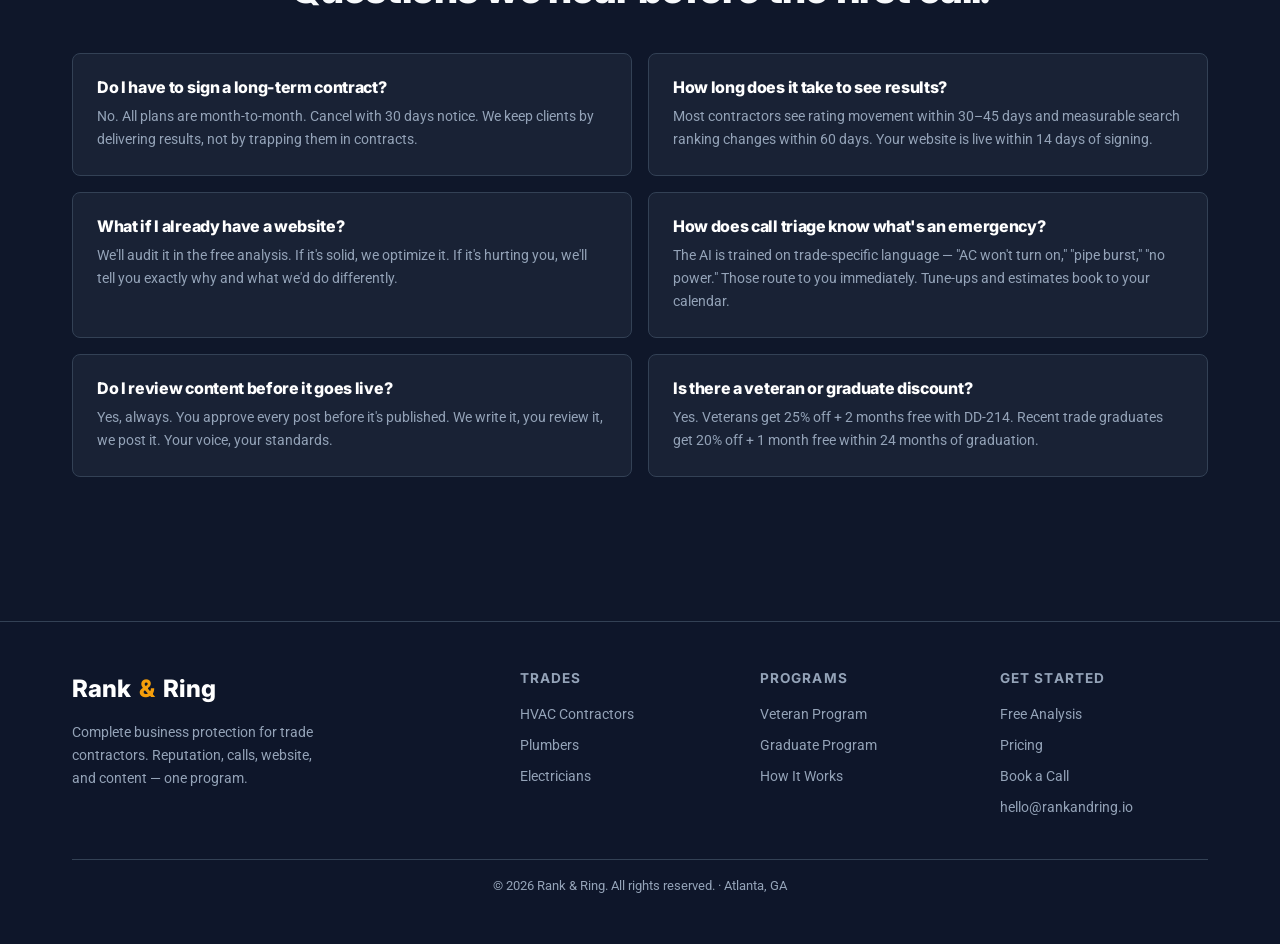
==== commit 7875ce60: "Holistic rebrand: five-pillar system, new pages, free analysis funnel Rebuilt pages: - index.html: f" ====
--- a/index.html
+++ b/index.html
@@ -1,309 +1,397 @@
 <!DOCTYPE html>
 <html lang="en">
-
 <head>
-    <meta charset="UTF-8">
-    <meta name="viewport" content="width=device-width, initial-scale=1.0">
-    <title>24/7 AI Dispatcher for HVAC, Plumbing & Electrical Contractors | Rank & Ring</title>
-    <meta name="description"
-        content="Rank & Ring gives HVAC, plumbing, and electrical contractors a 24/7 AI dispatcher that books emergency jobs automatically. Stop losing $500 calls when you can't answer the phone.">
-
-    <!-- JSON-LD Schema Markup -->
-    <script type="application/ld+json">
-    {
-      "@context": "https://schema.org",
-      "@graph": [
-        {
-          "@type": "Organization",
-          "name": "Rank & Ring",
-          "url": "https://rankandring.io",
-          "logo": "https://rankandring.io/logo.png",
-          "contactPoint": {
-            "@type": "ContactPoint",
-            "telephone": "+1-555-123-4567",
-            "contactType": "customer service"
-          }
-        },
-        {
-          "@type": "SoftwareApplication",
-          "name": "Rank & Ring Virtual Dispatcher",
-          "applicationCategory": "BusinessApplication",
-          "offers": {
-            "@type": "Offer",
-            "price": "0",
-            "priceCurrency": "USD"
-          }
-        },
-        {
-          "@type": "FAQPage",
-          "mainEntity": [
-            {
-              "@type": "Question",
-              "name": "What trades do you support?",
-              "acceptedAnswer": {
-                "@type": "Answer",
-                "text": "We exclusively support independent HVAC, Plumbing, and Electrical contractors."
-              }
-            },
-            {
-              "@type": "Question",
-              "name": "How fast can I get set up?",
-              "acceptedAnswer": {
-                "@type": "Answer",
-                "text": "Your Virtual Dispatcher can be live and answering calls in under 7 days."
-              }
-            }
-          ]
-        }
-      ]
-    }
-    </script>
-
-    <!-- Google Fonts for modern typography -->
-    <link rel="preconnect" href="https://fonts.googleapis.com">
-    <link rel="preconnect" href="https://fonts.gstatic.com" crossorigin>
-    <link
-        href="https://fonts.googleapis.com/css2?family=Inter:wght@400;600;800&family=Roboto:wght@400;500;700&display=swap"
-        rel="stylesheet">
-
-    <link rel="stylesheet" href="styles.css">
+  <meta charset="UTF-8">
+  <meta name="viewport" content="width=device-width, initial-scale=1.0">
+  <title>Rank & Ring | Never Lose Business Again | Atlanta Trade Contractors</title>
+  <meta name="description" content="Rank & Ring manages your reputation, calls, website, and content so HVAC, plumbing, and electrical contractors never lose another job. Start with a free business analysis.">
+  <link href="https://fonts.googleapis.com/css2?family=Inter:wght@400;600;800&family=Roboto:wght@400;500;700&display=swap" rel="stylesheet">
+  <link rel="stylesheet" href="styles.css">
+  <style>
+    .navbar{position:fixed;background:rgba(15,23,42,0.92);backdrop-filter:blur(12px);border-bottom:1px solid var(--color-border);padding:1rem 0;top:0;left:0;right:0;z-index:100}
+    .nav-links{display:flex;gap:1.75rem;align-items:center}
+    .nav-links a{color:var(--color-text-muted);text-decoration:none;font-size:.95rem;font-weight:500;font-family:var(--font-heading);transition:var(--transition)}
+    .nav-links a:hover{color:white}
+    .nav-cta{background:var(--color-accent)!important;color:#000!important;padding:.5rem 1.25rem;border-radius:var(--radius);font-weight:700!important}
+    .nav-cta:hover{background:var(--color-accent-hover)!important}
+    @media(max-width:768px){.nav-links{display:none}}
+    .hero{min-height:100vh;display:flex;align-items:center;padding-top:80px}
+    .hero-eyebrow{display:inline-flex;align-items:center;gap:.5rem;background:rgba(245,158,11,.1);border:1px solid rgba(245,158,11,.25);color:var(--color-accent);border-radius:999px;padding:.35rem 1rem;font-size:.85rem;font-weight:700;margin-bottom:1.5rem}
+    .hero h1{font-size:clamp(2.6rem,5vw,4rem);margin-bottom:1.25rem;line-height:1.1}
+    .hero-sub{font-size:1.2rem;color:var(--color-text-muted);margin-bottom:2rem;max-width:620px}
+    .hero-ctas{display:flex;gap:1rem;flex-wrap:wrap;margin-bottom:2rem}
+    .trust-chips{display:flex;gap:1.5rem;flex-wrap:wrap}
+    .chip{display:flex;align-items:center;gap:.4rem;font-size:.875rem;color:var(--color-text-muted)}
+    .chip-dot{width:6px;height:6px;border-radius:50%;background:var(--color-accent)}
+    .stats-bar{background:rgba(30,41,59,.5);border-top:1px solid var(--color-border);border-bottom:1px solid var(--color-border);padding:2rem 0}
+    .stats-grid{display:grid;grid-template-columns:repeat(4,1fr);gap:1rem;text-align:center}
+    .stat-num{font-family:var(--font-heading);font-size:2.25rem;font-weight:800;color:var(--color-accent);line-height:1;margin-bottom:.4rem}
+    .stat-label{font-size:.875rem;color:var(--color-text-muted)}
+    @media(max-width:640px){.stats-grid{grid-template-columns:repeat(2,1fr)}}
+    .section-tag{font-size:.8rem;font-weight:700;text-transform:uppercase;letter-spacing:.1em;color:var(--color-accent);margin-bottom:.75rem}
+    .section-title{font-size:clamp(1.75rem,3.5vw,2.5rem);margin-bottom:.75rem}
+    .section-sub{font-size:1.1rem;color:var(--color-text-muted);margin-bottom:0;max-width:580px}
+    .pillars-section{padding:5rem 0}
+    .pillars-grid{display:grid;grid-template-columns:repeat(2,1fr);gap:1.25rem;margin-top:2.5rem}
+    .pillar-card{background:var(--color-card-bg);border:1px solid var(--color-border);border-radius:var(--radius-lg);padding:1.75rem;transition:var(--transition)}
+    .pillar-card:hover{border-color:rgba(245,158,11,.35);transform:translateY(-4px);box-shadow:var(--shadow-glow)}
+    .pillar-card.full{grid-column:1/-1}
+    .pillar-icon{font-size:2rem;margin-bottom:1rem}
+    .pillar-num{font-size:.75rem;font-weight:700;color:var(--color-accent);text-transform:uppercase;letter-spacing:.08em;margin-bottom:.4rem}
+    .pillar-name{font-size:1.1rem;font-weight:700;color:white;margin-bottom:.5rem;font-family:var(--font-heading)}
+    .pillar-desc{font-size:.95rem;color:var(--color-text-muted);margin:0;line-height:1.6}
+    .pillar-list{list-style:none;padding:0;margin:.75rem 0 0;display:grid;grid-template-columns:1fr 1fr;gap:.35rem 2rem}
+    .pillar-list li{font-size:.9rem;color:var(--color-text-muted);display:flex;align-items:center;gap:.5rem}
+    .pillar-list li::before{content:"✓";color:var(--color-accent);font-weight:700;flex-shrink:0}
+    @media(max-width:640px){.pillars-grid{grid-template-columns:1fr}.pillar-list{grid-template-columns:1fr}}
+    .how-section{padding:5rem 0}
+    .steps-flow{display:grid;grid-template-columns:repeat(4,1fr);gap:1.5rem;margin-top:2.5rem}
+    .step-box{text-align:center}
+    .step-circle{width:56px;height:56px;border-radius:50%;background:rgba(245,158,11,.15);border:2px solid rgba(245,158,11,.4);display:flex;align-items:center;justify-content:center;font-family:var(--font-heading);font-weight:800;font-size:1.25rem;color:var(--color-accent);margin:0 auto 1rem}
+    .step-title{font-size:.95rem;font-weight:700;color:white;margin-bottom:.4rem;font-family:var(--font-heading)}
+    .step-desc{font-size:.85rem;color:var(--color-text-muted);margin:0}
+    @media(max-width:640px){.steps-flow{grid-template-columns:1fr 1fr}}
+    .trades-section{padding:5rem 0}
+    .trades-grid{display:grid;grid-template-columns:repeat(3,1fr);gap:1.25rem;margin-top:2.5rem}
+    .trade-card{background:var(--color-card-bg);border:1px solid var(--color-border);border-radius:var(--radius-lg);padding:2rem;text-align:center;text-decoration:none;display:block;transition:var(--transition)}
+    .trade-card:hover{transform:translateY(-6px);border-color:var(--color-accent);box-shadow:var(--shadow-glow)}
+    .trade-icon{font-size:2.5rem;margin-bottom:1rem}
+    .trade-card h3{font-size:1.25rem;margin-bottom:.5rem;color:white}
+    .trade-card p{font-size:.9rem;color:var(--color-text-muted);margin-bottom:1rem}
+    .trade-link-cta{color:var(--color-accent);font-weight:700;font-size:.9rem}
+    @media(max-width:640px){.trades-grid{grid-template-columns:1fr}}
+    .testimonials-section{padding:5rem 0}
+    .testimonials-grid{display:grid;grid-template-columns:repeat(3,1fr);gap:1.25rem;margin-top:2.5rem}
+    .testimonial-card{background:var(--color-card-bg);border:1px solid var(--color-border);border-radius:var(--radius-lg);padding:1.75rem}
+    .stars{color:var(--color-accent);font-size:1rem;margin-bottom:1rem;letter-spacing:2px}
+    .testimonial-card blockquote{font-size:.95rem;color:var(--color-text-muted);font-style:italic;line-height:1.65;margin-bottom:1.25rem}
+    .author-row{display:flex;align-items:center;gap:.75rem}
+    .author-avatar{width:40px;height:40px;border-radius:50%;background:rgba(245,158,11,.15);border:1px solid rgba(245,158,11,.3);display:flex;align-items:center;justify-content:center;font-weight:800;color:var(--color-accent);font-family:var(--font-heading);flex-shrink:0;font-size:.9rem}
+    .author-name{font-size:.9rem;font-weight:700;color:white;font-family:var(--font-heading)}
+    .author-co{font-size:.8rem;color:var(--color-text-muted)}
+    @media(max-width:768px){.testimonials-grid{grid-template-columns:1fr}}
+    .pricing-section{padding:5rem 0}
+    .pricing-grid{display:grid;grid-template-columns:repeat(3,1fr);gap:1.25rem;margin-top:2.5rem}
+    .price-card{background:var(--color-card-bg);border:1px solid var(--color-border);border-radius:var(--radius-lg);padding:2rem;display:flex;flex-direction:column;position:relative}
+    .price-card.featured{border-color:var(--color-accent);box-shadow:var(--shadow-glow)}
+    .featured-badge{position:absolute;top:-12px;left:50%;transform:translateX(-50%);background:var(--color-accent);color:#000;font-size:.75rem;font-weight:800;padding:.25rem 1rem;border-radius:999px;white-space:nowrap;font-family:var(--font-heading)}
+    .price-name{font-size:.8rem;font-weight:700;text-transform:uppercase;letter-spacing:.1em;color:var(--color-text-muted);margin-bottom:.75rem}
+    .price-amount{font-size:2.75rem;font-weight:800;font-family:var(--font-heading);color:white;line-height:1}
+    .price-period{font-size:.9rem;color:var(--color-text-muted);margin-bottom:.25rem}
+    .price-note{font-size:.85rem;color:var(--color-accent);font-weight:600;margin-bottom:1.5rem}
+    .price-divider{border:none;border-top:1px solid var(--color-border);margin:1.25rem 0}
+    .price-feature{display:flex;align-items:flex-start;gap:.6rem;font-size:.9rem;color:var(--color-text-muted);margin-bottom:.6rem}
+    .price-feature .chk{color:var(--color-accent);flex-shrink:0;margin-top:2px;font-weight:700}
+    .price-feature.off{opacity:.35}
+    .price-cta{margin-top:auto;padding-top:1.5rem}
+    @media(max-width:768px){.pricing-grid{grid-template-columns:1fr}}
+    .programs-section{padding:5rem 0}
+    .programs-grid{display:grid;grid-template-columns:1fr 1fr;gap:1.5rem;margin-top:2.5rem}
+    .program-card{border-radius:var(--radius-lg);padding:2.5rem;display:block;text-decoration:none;transition:var(--transition);position:relative;overflow:hidden}
+    .program-card::before{content:'';position:absolute;top:0;left:0;right:0;height:4px}
+    .program-card.veteran{background:rgba(180,83,9,.12);border:1px solid rgba(245,158,11,.3)}
+    .program-card.veteran::before{background:linear-gradient(90deg,#f59e0b,#d97706)}
+    .program-card.graduate{background:rgba(22,163,74,.12);border:1px solid rgba(22,163,74,.3)}
+    .program-card.graduate::before{background:linear-gradient(90deg,#16a34a,#15803d)}
+    .program-card:hover{transform:translateY(-5px)}
+    .program-badge{display:inline-block;padding:.3rem .9rem;border-radius:999px;font-size:.8rem;font-weight:800;margin-bottom:1rem;font-family:var(--font-heading)}
+    .veteran .program-badge{background:rgba(245,158,11,.2);color:#f59e0b;border:1px solid rgba(245,158,11,.4)}
+    .graduate .program-badge{background:rgba(22,163,74,.2);color:#4ade80;border:1px solid rgba(22,163,74,.4)}
+    .program-card h3{color:white;font-size:1.4rem;margin-bottom:.5rem}
+    .program-card p{font-size:.95rem;color:var(--color-text-muted);margin-bottom:1rem}
+    .program-discount{font-size:1.5rem;font-weight:800;font-family:var(--font-heading)}
+    .veteran .program-discount{color:#f59e0b}
+    .graduate .program-discount{color:#4ade80}
+    @media(max-width:640px){.programs-grid{grid-template-columns:1fr}}
+    .cta-section{padding:5rem 0}
+    .cta-card{background:linear-gradient(135deg,rgba(245,158,11,.08),rgba(14,165,233,.06));border:1px solid rgba(245,158,11,.25);border-radius:var(--radius-lg);padding:3rem}
+    .cta-inner{display:grid;grid-template-columns:1fr 1fr;gap:3rem;align-items:center}
+    .cta-form-wrap{background:rgba(0,0,0,.25);border:1px solid var(--color-border);border-radius:var(--radius-lg);padding:2rem}
+    .cta-form-wrap h3{font-size:1.25rem;margin-bottom:.4rem;color:white}
+    .cta-form-wrap p{font-size:.9rem;margin-bottom:1.25rem}
+    .form-row{display:grid;grid-template-columns:1fr 1fr;gap:.75rem;margin-bottom:.75rem}
+    .form-single{margin-bottom:.75rem}
+    .form-note{font-size:.8rem;color:var(--color-text-muted);text-align:center;margin-top:.75rem;margin-bottom:0}
+    @media(max-width:768px){.cta-inner{grid-template-columns:1fr}}
+    .faq-section{padding:5rem 0}
+    .faq-grid{display:grid;grid-template-columns:1fr 1fr;gap:1rem;margin-top:2.5rem}
+    .faq-item{background:var(--color-card-bg);border:1px solid var(--color-border);border-radius:var(--radius);padding:1.5rem}
+    .faq-item h3{font-size:1rem;margin-bottom:.5rem;color:white}
+    .faq-item p{font-size:.9rem;color:var(--color-text-muted);margin:0}
+    @media(max-width:640px){.faq-grid{grid-template-columns:1fr}}
+    footer{border-top:1px solid var(--color-border);padding:3rem 0;margin-top:4rem;background:rgba(15,23,42,.5)}
+    .footer-grid{display:grid;grid-template-columns:2fr 1fr 1fr 1fr;gap:2rem}
+    .footer-brand p{font-size:.9rem;color:var(--color-text-muted);margin-top:.75rem;max-width:260px}
+    .footer-col h4{font-size:.85rem;font-weight:700;text-transform:uppercase;letter-spacing:.08em;color:var(--color-text-muted);margin-bottom:1rem;font-family:var(--font-heading)}
+    .footer-col a{display:block;color:var(--color-text-muted);text-decoration:none;font-size:.9rem;margin-bottom:.5rem;transition:var(--transition)}
+    .footer-col a:hover{color:white}
+    .footer-bottom{margin-top:2rem;padding-top:1rem;border-top:1px solid var(--color-border);text-align:center;font-size:.8rem;color:var(--color-text-muted)}
+    @media(max-width:768px){.footer-grid{grid-template-columns:1fr 1fr}}
+  </style>
 </head>
-
 <body>
-    <!-- Background graphical effect -->
-    <div class="bg-pattern"></div>
-
-    <!-- Navigation -->
-    <nav class="navbar">
-        <div class="container nav-container">
-            <a href="index.html" class="logo">
-                <svg width="24" height="24" viewBox="0 0 24 24" fill="none" stroke="currentColor" stroke-width="2"
-                    stroke-linecap="round" stroke-linejoin="round" style="color: var(--color-accent);">
-                    <path
-                        d="M22 16.92v3a2 2 0 0 1-2.18 2 19.79 19.79 0 0 1-8.63-3.07 19.5 19.5 0 0 1-6-6 19.79 19.79 0 0 1-3.07-8.67A2 2 0 0 1 4.11 2h3a2 2 0 0 1 2 1.72 12.84 12.84 0 0 0 .7 2.81 2 2 0 0 1-.45 2.11L8.09 9.91a16 16 0 0 0 6 6l1.27-1.27a2 2 0 0 1 2.11-.45 12.84 12.84 0 0 0 2.81.7A2 2 0 0 1 22 16.92z">
-                    </path>
-                </svg>
-                Rank<span>&</span>Ring
-            </a>
-            <div class="nav-links">
-                <a href="#calculator" class="btn btn-secondary" style="padding: 0.5rem 1rem; font-size: 0.875rem;">ROI
-                    Calculator</a>
+<div class="bg-pattern"></div>
+
+<nav class="navbar">
+  <div class="container nav-container">
+    <a href="index.html" class="logo">Rank<span>&</span>Ring</a>
+    <div class="nav-links">
+      <a href="how-it-works.html">How It Works</a>
+      <a href="hvac.html">HVAC</a>
+      <a href="plumbers.html">Plumbers</a>
+      <a href="electricians.html">Electricians</a>
+      <a href="#pricing">Pricing</a>
+      <a href="veterans.html">Veterans</a>
+      <a href="analysis.html" class="nav-cta">Free Analysis</a>
+    </div>
+  </div>
+</nav>
+
+<section class="hero">
+  <div class="container">
+    <div class="hero-eyebrow">🛡 Built for trade contractors in Atlanta</div>
+    <h1>You do great work.<br>Your business should <span class="text-accent">show it.</span></h1>
+    <p class="hero-sub">Rank & Ring manages your reputation, your calls, your website, and your content — so homeowners find you, trust you, and hire you first. It starts with a free analysis.</p>
+    <div class="hero-ctas">
+      <a href="analysis.html" class="btn btn-primary">Get My Free Business Analysis →</a>
+      <a href="how-it-works.html" class="btn btn-secondary">See How It Works</a>
+    </div>
+    <div class="trust-chips">
+      <div class="chip"><div class="chip-dot"></div>No setup fee</div>
+      <div class="chip"><div class="chip-dot"></div>Cancel anytime</div>
+      <div class="chip"><div class="chip-dot"></div>Local to Atlanta</div>
+      <div class="chip"><div class="chip-dot"></div>Results in 30–60 days</div>
+    </div>
+  </div>
+</section>
+
+<div class="stats-bar">
+  <div class="container">
+    <div class="stats-grid">
+      <div><div class="stat-num">85%</div><div class="stat-label">of callers won't leave a voicemail — they call the next contractor</div></div>
+      <div><div class="stat-num">4.0★</div><div class="stat-label">minimum rating to appear in Google's local top 3</div></div>
+      <div><div class="stat-num">5 min</div><div class="stat-label">how fast you need to respond to win an emergency job</div></div>
+      <div><div class="stat-num">3 of 4</div><div class="stat-label">homeowners read reviews before they ever call anyone</div></div>
+    </div>
+  </div>
+</div>
+
+<section class="pillars-section">
+  <div class="container">
+    <div class="section-tag">The Rank & Ring System</div>
+    <h2 class="section-title">One program. Five things working for you at once.</h2>
+    <p class="section-sub">Most contractors patch problems one at a time. We run the whole system — so nothing falls through.</p>
+    <div class="pillars-grid">
+      <div class="pillar-card">
+        <div class="pillar-icon">⭐</div>
+        <div class="pillar-num">Pillar 1</div>
+        <div class="pillar-name">Reputation & Ratings</div>
+        <p class="pillar-desc">We get the reviews you've already earned posted where they count — Google, Yelp, Angi — and clean up the listings that are working against you right now without your knowledge.</p>
+      </div>
+      <div class="pillar-card">
+        <div class="pillar-icon">📞</div>
+        <div class="pillar-num">Pillar 2</div>
+        <div class="pillar-name">Call Triage & Smart Dispatch</div>
+        <p class="pillar-desc">Our AI answers every call 24/7. Emergency calls — AC down, burst pipe, no heat — reach your designated contact immediately by text. Scheduled jobs book straight to your calendar.</p>
+      </div>
+      <div class="pillar-card">
+        <div class="pillar-icon">🌐</div>
+        <div class="pillar-num">Pillar 3</div>
+        <div class="pillar-name">Website & Trust Building</div>
+        <p class="pillar-desc">A fast, mobile-ready professional site that turns a searcher into a caller. Your license, insurance, reviews, and service areas are front and center — the trust signals homeowners look for.</p>
+      </div>
+      <div class="pillar-card">
+        <div class="pillar-icon">✍️</div>
+        <div class="pillar-num">Pillar 4</div>
+        <div class="pillar-name">Content Engine</div>
+        <p class="pillar-desc">Fresh content posted in your voice on Nextdoor, Facebook, and Instagram — seasonal tips, job highlights, expert advice — so your neighborhood knows who to call before they ever need to search.</p>
+      </div>
+      <div class="pillar-card full">
+        <div class="pillar-icon">📊</div>
+        <div class="pillar-num">Pillar 5 — The Intelligence Layer</div>
+        <div class="pillar-name">Monthly Performance Review</div>
+        <p class="pillar-desc">Every month you see exactly what the program is doing. Calls handled, rating movement, search ranking, content reach, revenue attribution — and what we're prioritizing next month to keep the numbers moving.</p>
+        <ul class="pillar-list">
+          <li>Call volume &amp; triage breakdown</li>
+          <li>Google ranking movement</li>
+          <li>New reviews generated</li>
+          <li>Content reach by platform</li>
+          <li>Revenue attribution estimate</li>
+          <li>Next-month priority plan</li>
+        </ul>
+      </div>
+    </div>
+  </div>
+</section>
+
+<section class="how-section" style="background:linear-gradient(to bottom,transparent,rgba(15,23,42,.6),transparent)">
+  <div class="container text-center">
+    <div class="section-tag">Simple Process</div>
+    <h2 class="section-title">It starts with a free 15-minute analysis.</h2>
+    <p class="section-sub" style="margin:0 auto 0">No cost. No commitment. You see exactly where you stand before you spend a dollar.</p>
+    <div class="steps-flow">
+      <div class="step-box"><div class="step-circle">1</div><div class="step-title">We analyze your business</div><p class="step-desc">Google rating, unclaimed listings, local search ranking, competitor gap, and missed call estimate.</p></div>
+      <div class="step-box"><div class="step-circle">2</div><div class="step-title">We show you the gaps</div><p class="step-desc">Specific, honest, plain-English. You see exactly what's costing you jobs right now.</p></div>
+      <div class="step-box"><div class="step-circle">3</div><div class="step-title">You choose your program</div><p class="step-desc">Essential, Growth, or Pro — based on where you are and how fast you want to grow.</p></div>
+      <div class="step-box"><div class="step-circle">4</div><div class="step-title">We run it for you</div><p class="step-desc">You do the work. We handle your reputation, calls, website, and content. Everything else.</p></div>
+    </div>
+    <div style="margin-top:2.5rem"><a href="analysis.html" class="btn btn-primary">Start with the free analysis →</a></div>
+  </div>
+</section>
+
+<section class="trades-section">
+  <div class="container">
+    <div class="section-tag">By Trade</div>
+    <h2 class="section-title">Built for your specific trade.</h2>
+    <p class="section-sub">HVAC, plumbing, and electrical each have different peaks, emergencies, and trust triggers. We know the difference.</p>
+    <div class="trades-grid">
+      <a href="hvac.html" class="trade-card"><div class="trade-icon">🌡</div><h3>HVAC Contractors</h3><p>Emergency AC calls in August. Pre-season tune-up traffic. System replacements. We know your calendar and your customer.</p><div class="trade-link-cta">See the HVAC program →</div></a>
+      <a href="plumbers.html" class="trade-card"><div class="trade-icon">🔧</div><h3>Plumbers</h3><p>Burst pipe dispatch at 2am. Water heater replacements. Drain service leads. Emergency triage built for your highest-value calls.</p><div class="trade-link-cta">See the Plumbing program →</div></a>
+      <a href="electricians.html" class="trade-card"><div class="trade-icon">⚡</div><h3>Electricians</h3><p>Panel upgrades. EV charger installs. Safety inspections. License and trust signals on every page we build for you.</p><div class="trade-link-cta">See the Electrical program →</div></a>
+    </div>
+  </div>
+</section>
+
+<section class="testimonials-section" style="background:linear-gradient(to bottom,transparent,rgba(15,23,42,.5),transparent)">
+  <div class="container">
+    <div class="section-tag text-center">Real Results</div>
+    <h2 class="section-title text-center">Real contractors. Real results.</h2>
+    <div class="testimonials-grid">
+      <div class="testimonial-card"><div class="stars">★★★★★</div><blockquote>"I was at 4.1 stars and not showing up in Decatur searches. Six weeks later I'm at 4.7 and my phone rings every day. I didn't have to do anything except keep doing good work."</blockquote><div class="author-row"><div class="author-avatar">MT</div><div><div class="author-name">Marcus T.</div><div class="author-co">HVAC Owner · Decatur, GA</div></div></div></div>
+      <div class="testimonial-card"><div class="stars">★★★★★</div><blockquote>"They found three listings I didn't even know existed — one had a bad review I'd never seen. They cleaned it all up. Now I actually look like the business I am."</blockquote><div class="author-row"><div class="author-avatar">SR</div><div><div class="author-name">Sandra R.</div><div class="author-co">Plumbing · Marietta, GA</div></div></div></div>
+      <div class="testimonial-card"><div class="stars">★★★★★</div><blockquote>"I was in a crawl space when a lady called about her furnace. The AI handled it, texted me, I called her back in 4 minutes and got the job. That's never happened to me before."</blockquote><div class="author-row"><div class="author-avatar">DW</div><div><div class="author-name">Derek W.</div><div class="author-co">HVAC · Atlanta, GA</div></div></div></div>
+    </div>
+  </div>
+</section>
+
+<section class="pricing-section" id="pricing">
+  <div class="container text-center">
+    <div class="section-tag">Transparent Pricing</div>
+    <h2 class="section-title">No setup fees. No surprises.</h2>
+    <p class="section-sub" style="margin:0 auto 0">All plans include your free Business Health Analysis. We don't start billing until you've seen your results.</p>
+    <div class="pricing-grid">
+      <div class="price-card">
+        <div class="price-name">Essential</div>
+        <div class="price-amount">$799</div>
+        <div class="price-period">/month</div>
+        <div class="price-note">No setup fee · Cancel anytime</div>
+        <hr class="price-divider">
+        <div class="price-feature"><span class="chk">✓</span>Free Business Health Analysis</div>
+        <div class="price-feature"><span class="chk">✓</span>Google Business Profile optimization</div>
+        <div class="price-feature"><span class="chk">✓</span>Review generation system</div>
+        <div class="price-feature"><span class="chk">✓</span>3 unclaimed listing cleanups</div>
+        <div class="price-feature"><span class="chk">✓</span>5-page professional website</div>
+        <div class="price-feature"><span class="chk">✓</span>Monthly performance report</div>
+        <div class="price-feature off"><span class="chk">—</span>Call triage &amp; AI dispatch</div>
+        <div class="price-feature off"><span class="chk">—</span>Content engine</div>
+        <div class="price-cta"><a href="analysis.html" class="btn btn-secondary" style="width:100%;font-size:1rem">Get Started →</a></div>
+      </div>
+      <div class="price-card featured">
+        <div class="featured-badge">⚡ Most Popular</div>
+        <div class="price-name">Growth</div>
+        <div class="price-amount">$1,299</div>
+        <div class="price-period">/month</div>
+        <div class="price-note">No setup fee · Cancel anytime</div>
+        <hr class="price-divider">
+        <div class="price-feature"><span class="chk">✓</span>Everything in Essential</div>
+        <div class="price-feature"><span class="chk">✓</span>AI call triage &amp; smart dispatch</div>
+        <div class="price-feature"><span class="chk">✓</span>Emergency call separation &amp; alerts</div>
+        <div class="price-feature"><span class="chk">✓</span>Calendar booking for scheduled jobs</div>
+        <div class="price-feature"><span class="chk">✓</span>4 posts/month (Nextdoor + social)</div>
+        <div class="price-feature"><span class="chk">✓</span>Monthly report + 30-min review call</div>
+        <div class="price-feature"><span class="chk">✓</span>Priority support (2-hr response)</div>
+        <div class="price-cta"><a href="analysis.html" class="btn btn-primary" style="width:100%;font-size:1rem">Claim Growth Plan →</a></div>
+      </div>
+      <div class="price-card">
+        <div class="price-name">Pro</div>
+        <div class="price-amount">$1,999</div>
+        <div class="price-period">/month</div>
+        <div class="price-note">No setup fee · Cancel anytime</div>
+        <hr class="price-divider">
+        <div class="price-feature"><span class="chk">✓</span>Everything in Growth</div>
+        <div class="price-feature"><span class="chk">✓</span>8 posts/month across all platforms</div>
+        <div class="price-feature"><span class="chk">✓</span>Monthly 1:1 strategy call (60 min)</div>
+        <div class="price-feature"><span class="chk">✓</span>Competitor tracking dashboard</div>
+        <div class="price-feature"><span class="chk">✓</span>Reputation crisis response (24 hr)</div>
+        <div class="price-feature"><span class="chk">✓</span>Veteran &amp; graduate discounts apply</div>
+        <div class="price-cta"><a href="analysis.html" class="btn btn-secondary" style="width:100%;font-size:1rem">Get Started →</a></div>
+      </div>
+    </div>
+  </div>
+</section>
+
+<section class="programs-section">
+  <div class="container">
+    <div class="section-tag">Special Programs</div>
+    <h2 class="section-title">You've earned a discount.</h2>
+    <div class="programs-grid">
+      <a href="veterans.html" class="program-card veteran"><div class="program-badge">🇺🇸 Veteran Contractor Program</div><h3>You served. We've got you.</h3><p>Honorably discharged veterans receive a significant discount on any monthly plan. Verify with DD-214.</p><div class="program-discount">25% off + 2 months free</div></a>
+      <a href="graduates.html" class="program-card graduate"><div class="program-badge">🎓 New Trade Graduate Program</div><h3>Just got your license? Start strong.</h3><p>Recent graduates of accredited trade programs get a running start. Apply within 24 months of graduation.</p><div class="program-discount">20% off + 1 month free</div></a>
+    </div>
+  </div>
+</section>
+
+<section class="cta-section">
+  <div class="container">
+    <div class="cta-card">
+      <div class="cta-inner">
+        <div>
+          <div class="section-tag">Free · No Obligation</div>
+          <h2 style="font-size:clamp(1.75rem,3vw,2.25rem);margin-bottom:1rem">Not sure where to start?<br>Start here — it's free.</h2>
+          <p style="font-size:1rem;margin-bottom:1.5rem">In 15 minutes we'll show you your Google ranking, your unclaimed listings, your competitor gap, and how much revenue you're likely losing right now. No cost. No commitment. Just your numbers.</p>
+          <div class="trust-chips">
+            <div class="chip"><div class="chip-dot"></div>No credit card</div>
+            <div class="chip"><div class="chip-dot"></div>No contract</div>
+            <div class="chip"><div class="chip-dot"></div>No sales pressure until you ask</div>
+          </div>
+        </div>
+        <div class="cta-form-wrap">
+          <h3>Get my free business analysis</h3>
+          <p>You'll hear from Ken within 60 minutes.</p>
+          <form action="thankyou.html" method="get">
+            <div class="form-row">
+              <input type="text" name="name" placeholder="First name" required>
+              <input type="text" placeholder="Business name" required>
             </div>
+            <div class="form-row">
+              <select required><option value="" disabled selected>Your trade</option><option>HVAC</option><option>Plumbing</option><option>Electrical</option><option>Other</option></select>
+              <input type="text" placeholder="Your city">
+            </div>
+            <div class="form-single"><input type="tel" placeholder="Best phone number" required></div>
+            <button type="submit" class="btn btn-primary" style="width:100%;font-size:1rem">Get My Free Analysis →</button>
+          </form>
+          <p class="form-note">We review your profile before we call — not after.</p>
         </div>
-    </nav>
-
-    <!-- Hero Section -->
-    <section class="hero container">
-        <div class="hero-grid">
-            <div class="hero-content fade-in-up">
-                <div class="hero-badges">
-                    <span class="badge">HVAC</span>
-                    <span class="badge">Plumbing</span>
-                    <span class="badge">Electrical</span>
-                </div>
-                <h1>Stop Losing $500 <span class="text-accent">Emergency Calls</span> When Your Hands Are Dirty.</h1>
-                <p>You can't answer the phone while under a sink or in an attic. That missed call just went to the next
-                    contractor on Google. Get a 24/7 Virtual Dispatcher that books jobs automatically.</p>
-
-                <div style="display: flex; gap: 1rem; flex-wrap: wrap; margin-bottom: 1.5rem;">
-                    <a href="quiz.html" class="btn btn-primary">Find out how much you're losing →</a>
-                    <a href="#" class="btn btn-secondary" onclick="alert('Download Checklist PDF placeholder')">Download
-                        the Emergency Call Checklist</a>
-                </div>
-
-                <div style="display: flex; align-items: center; gap: 1rem; margin-bottom: 1rem;">
-                    <div
-                        style="width: 40px; height: 40px; background: rgba(34, 197, 94, 0.2); border-radius: 50%; display: flex; align-items: center; justify-content: center; font-weight: bold; color: #22c55e;">
-                        JD</div>
-                    <div>
-                        <p style="margin: 0; font-size: 0.875rem; color: white; font-style: italic;">"Booked 4 water
-                            heaters in Month 1 while I was working."</p>
-                        <span style="font-size: 0.75rem; color: var(--color-text-muted);">— John D., Solo Plumber</span>
-                    </div>
-                </div>
-
-                <!-- Frictionless Demo Widget -->
-                <div class="sms-demo fade-in-up delay-2">
-                    <div class="sms-icon">📱</div>
-                    <div style="text-align: left;">
-                        <strong style="display: block; color: white;">Try the AI Right Now.</strong>
-                        <span style="color: var(--color-text-muted); font-size: 0.875rem;">Interactive SMS demo coming
-                            soon. See the simulation to the right.</span>
-                    </div>
-                </div>
-            </div>
-
-            <!-- Visual Representation of the AI Receptionist -->
-            <div class="hero-visual fade-in-up delay-1">
-                <div class="glass-card" style="border-top: 4px solid var(--color-blue);">
-                    <div
-                        style="display: flex; align-items: center; justify-content: space-between; border-bottom: 1px solid var(--color-border); padding-bottom: 1rem; margin-bottom: 1rem;">
-                        <div style="display: flex; align-items: center; gap: 0.5rem;">
-                            <div style="width: 10px; height: 10px; background: #22c55e; border-radius: 50%;"></div>
-                            <strong>AI Dispatcher Active</strong>
-                        </div>
-                        <span style="color: var(--color-text-muted); font-size: 0.875rem;">Just now</span>
-                    </div>
-
-                    <div style="background: rgba(0,0,0,0.2); padding: 1rem; border-radius: 8px; margin-bottom: 1rem;">
-                        <p style="margin: 0; font-size: 0.875rem;"><em>Incoming SMS from Lead:</em><br />
-                            <span style="color: white; font-weight: 500;">"My AC just stopped working and it's 95
-                                degrees. Can someone come out?"</span>
-                        </p>
-                    </div>
-
-                    <div
-                        style="background: rgba(14, 165, 233, 0.1); border: 1px solid rgba(14, 165, 233, 0.2); padding: 1rem; border-radius: 8px; margin-bottom: 1rem;">
-                        <p style="margin: 0; font-size: 0.875rem; color: var(--color-blue);"><strong
-                                style="color: white;">Rank & Ring AI:</strong><br />
-                            "I can help with that! Our emergency dispatch fee is $89. We have a technician available
-                            today between 2PM-4PM. Reply 'YES' to secure this spot."</p>
-                    </div>
-
-                    <div
-                        style="display: flex; gap: 0.5rem; align-items: center; justify-content: center; background: rgba(245, 158, 11, 0.1); color: var(--color-accent); padding: 0.75rem; border-radius: 8px; font-weight: bold; border: 1px solid rgba(245, 158, 11, 0.3);">
-                        <svg width="20" height="20" viewBox="0 0 24 24" fill="none" stroke="currentColor"
-                            stroke-width="2">
-                            <rect x="3" y="4" width="18" height="18" rx="2" ry="2"></rect>
-                            <line x1="16" y1="2" x2="16" y2="6"></line>
-                            <line x1="8" y1="2" x2="8" y2="6"></line>
-                            <line x1="3" y1="10" x2="21" y2="10"></line>
-                        </svg>
-                        Job Booked to Local Calendar
-                    </div>
-                </div>
-            </div>
-        </div>
-    </section>
-
-    <!-- Missed Call ROI Calculator Section -->
-    <section id="calculator" class="calculator-section">
-        <div class="container">
-            <div class="text-center mb-lg fade-in-up">
-                <h2>The Cost of <span class="text-accent">Unanswered Calls</span></h2>
-                <p style="max-width: 600px; margin: 0 auto;">Every time a potential customer hits your voicemail, they
-                    hang up and call the next contractor on the list. See exactly how much money is leaving your
-                    business.</p>
-            </div>
-
-            <div class="calc-grid">
-                <div class="glass-card fade-in-up delay-1">
-                    <h3
-                        style="margin-bottom: 1.5rem; border-bottom: 1px solid var(--color-border); padding-bottom: 1rem;">
-                        Your Numbers</h3>
-
-                    <div class="input-group">
-                        <label for="avgTicket">Average Ticket Size ($) <span class="value-display"
-                                id="ticketVal">$800</span></label>
-                        <input type="range" id="avgTicket" class="range-slider" min="150" max="5000" step="50"
-                            value="800">
-                    </div>
-
-                    <div class="input-group">
-                        <label for="missedCalls">Missed Calls Per Week <span class="value-display"
-                                id="callsVal">4</span></label>
-                        <input type="range" id="missedCalls" class="range-slider" min="1" max="25" step="1" value="4">
-                    </div>
-
-                    <div class="input-group">
-                        <label for="closeRate">Estimated Close Rate (%) <span class="value-display"
-                                id="closeVal">40%</span></label>
-                        <input type="range" id="closeRate" class="range-slider" min="10" max="100" step="5" value="40">
-                    </div>
-                </div>
-
-                <div class="glass-card fade-in-up delay-2"
-                    style="display: flex; flex-direction: column; justify-content: center; border-color: rgba(245, 158, 11, 0.3);">
-                    <div class="result-box">
-                        <h4 style="color: var(--color-text-main); font-size: 1.25rem;">Money Left on the Table</h4>
-                        <div class="result-value" id="monthlyLoss">$5,120</div>
-                        <p style="margin: 0; font-size: 0.875rem; text-transform: uppercase; letter-spacing: 1px;">Every
-                            Single Month</p>
-                    </div>
-
-                    <div style="margin-top: 1.5rem; text-align: center;">
-                        <p style="color: var(--color-text-main); font-weight: 500;">Can you afford to keep losing this
-                            to competitors?</p>
-                        <a href="quiz.html" class="btn btn-primary" style="width: 100%;">Plug the leak. Take the Quiz
-                            →</a>
-                    </div>
-                </div>
-            </div>
-        </div>
-    </section>
-
-    <!-- Social Proof / No-BS Anchor -->
-    <section class="container" style="padding: var(--spacing-xl) 0;">
-        <div class="text-center mb-lg">
-            <h2>Real Leads. <span class="text-blue">Zero BS.</span></h2>
-            <p style="max-width: 600px; margin: 0 auto;">No shared leads. No long-term lock-ins. Just your own digital
-                asset generating calls specifically for you.</p>
-        </div>
-
-        <div style="display: grid; grid-template-columns: repeat(auto-fit, minmax(300px, 1fr)); gap: 1.5rem;">
-            <div class="glass-card">
-                <div style="color: var(--color-accent); margin-bottom: 1rem;">★★★★★</div>
-                <p style="color: white; font-style: italic;">"Before: Missing 4 calls a week while on the job. After:
-                    Rank & Ring's AI booked 3 water heater replacements automatically in month one."</p>
-                <div style="display: flex; align-items: center; gap: 1rem; margin-top: 1rem;">
-                    <div
-                        style="width: 40px; height: 40px; background: var(--color-blue); border-radius: 50%; display: flex; align-items: center; justify-content: center; font-weight: bold; color: white;">
-                        JD</div>
-                    <div>
-                        <strong style="display: block; color: white;">John D.</strong>
-                        <span style="font-size: 0.875rem; color: var(--color-text-muted);">Solo Plumber, Atlanta
-                            GA</span>
-                    </div>
-                </div>
-            </div>
-        </div>
-    </section>
-
-    <!-- Global Footer -->
-    <footer
-        style="border-top: 1px solid var(--color-border); padding: 3rem 0; margin-top: 4rem; background: rgba(15, 23, 42, 0.5);">
-        <div class="container"
-            style="display: grid; grid-template-columns: repeat(auto-fit, minmax(200px, 1fr)); gap: 2rem;">
-            <div>
-                <a href="index.html" class="logo" style="margin-bottom: 1rem;">
-                    <svg width="24" height="24" viewBox="0 0 24 24" fill="none" stroke="currentColor" stroke-width="2"
-                        style="color: var(--color-accent);">
-                        <path
-                            d="M22 16.92v3a2 2 0 0 1-2.18 2 19.79 19.79 0 0 1-8.63-3.07 19.5 19.5 0 0 1-6-6 19.79 19.79 0 0 1-3.07-8.67A2 2 0 0 1 4.11 2h3a2 2 0 0 1 2 1.72 12.84 12.84 0 0 0 .7 2.81 2 2 0 0 1-.45 2.11L8.09 9.91a16 16 0 0 0 6 6l1.27-1.27a2 2 0 0 1 2.11-.45 12.84 12.84 0 0 0 2.81.7A2 2 0 0 1 22 16.92z">
-                        </path>
-                    </svg>
-                    Rank<span>&</span>Ring
-                </a>
-                <p style="font-size: 0.875rem;">AI-powered dispatching and local SEO for independent contractors.</p>
-            </div>
-            <div>
-                <h4 style="color: white; margin-bottom: 1rem;">Trades</h4>
-                <ul style="list-style: none; padding: 0;">
-                    <li style="margin-bottom: 0.5rem;"><a href="hvac.html"
-                            style="color: var(--color-text-muted); text-decoration: none;">HVAC Pros</a></li>
-                    <li style="margin-bottom: 0.5rem;"><a href="plumbers.html"
-                            style="color: var(--color-text-muted); text-decoration: none;">Plumbers</a></li>
-                    <li style="margin-bottom: 0.5rem;"><a href="electricians.html"
-                            style="color: var(--color-text-muted); text-decoration: none;">Electricians</a></li>
-                </ul>
-            </div>
-            <div>
-                <h4 style="color: white; margin-bottom: 1rem;">Contact</h4>
-                <p style="font-size: 0.875rem; margin-bottom: 0.5rem;">123 Business Pkwy, Suite 100<br>Atlanta, GA 30301
-                </p>
-                <p style="font-size: 0.875rem; margin-bottom: 0.5rem;"><a href="mailto:hello@rankandring.io"
-                        style="color: var(--color-accent); text-decoration: none;">hello@rankandring.io</a></p>
-                <p style="font-size: 0.875rem;"><a href="tel:+15551234567"
-                        style="color: var(--color-text-muted); text-decoration: none;">(555) 123-4567</a></p>
-            </div>
-        </div>
-        <div class="container"
-            style="margin-top: 2rem; padding-top: 1rem; border-top: 1px solid var(--color-border); text-align: center; font-size: 0.75rem; color: var(--color-text-muted);">
-            &copy; 2026 Rank & Ring. All rights reserved.
-        </div>
-    </footer>
-
-    <script src="main.js"></script>
+      </div>
+    </div>
+  </div>
+</section>
+
+<section class="faq-section">
+  <div class="container">
+    <div class="section-tag text-center">Common Questions</div>
+    <h2 class="section-title text-center">Questions we hear before the first call.</h2>
+    <div class="faq-grid">
+      <div class="faq-item"><h3>Do I have to sign a long-term contract?</h3><p>No. All plans are month-to-month. Cancel with 30 days notice. We keep clients by delivering results, not by trapping them in contracts.</p></div>
+      <div class="faq-item"><h3>How long does it take to see results?</h3><p>Most contractors see rating movement within 30–45 days and measurable search ranking changes within 60 days. Your website is live within 14 days of signing.</p></div>
+      <div class="faq-item"><h3>What if I already have a website?</h3><p>We'll audit it in the free analysis. If it's solid, we optimize it. If it's hurting you, we'll tell you exactly why and what we'd do differently.</p></div>
+      <div class="faq-item"><h3>How does call triage know what's an emergency?</h3><p>The AI is trained on trade-specific language — "AC won't turn on," "pipe burst," "no power." Those route to you immediately. Tune-ups and estimates book to your calendar.</p></div>
+      <div class="faq-item"><h3>Do I review content before it goes live?</h3><p>Yes, always. You approve every post before it's published. We write it, you review it, we post it. Your voice, your standards.</p></div>
+      <div class="faq-item"><h3>Is there a veteran or graduate discount?</h3><p>Yes. Veterans get 25% off + 2 months free with DD-214. Recent trade graduates get 20% off + 1 month free within 24 months of graduation.</p></div>
+    </div>
+  </div>
+</section>
+
+<footer>
+  <div class="container">
+    <div class="footer-grid">
+      <div class="footer-brand"><a href="index.html" class="logo">Rank<span>&</span>Ring</a><p>Complete business protection for trade contractors. Reputation, calls, website, and content — one program.</p></div>
+      <div class="footer-col"><h4>Trades</h4><a href="hvac.html">HVAC Contractors</a><a href="plumbers.html">Plumbers</a><a href="electricians.html">Electricians</a></div>
+      <div class="footer-col"><h4>Programs</h4><a href="veterans.html">Veteran Program</a><a href="graduates.html">Graduate Program</a><a href="how-it-works.html">How It Works</a></div>
+      <div class="footer-col"><h4>Get Started</h4><a href="analysis.html">Free Analysis</a><a href="#pricing">Pricing</a><a href="book.html">Book a Call</a><a href="mailto:hello@rankandring.io">hello@rankandring.io</a></div>
+    </div>
+    <div class="footer-bottom">© 2026 Rank & Ring. All rights reserved. · Atlanta, GA</div>
+  </div>
+</footer>
 </body>
-
-</html>+</html>
